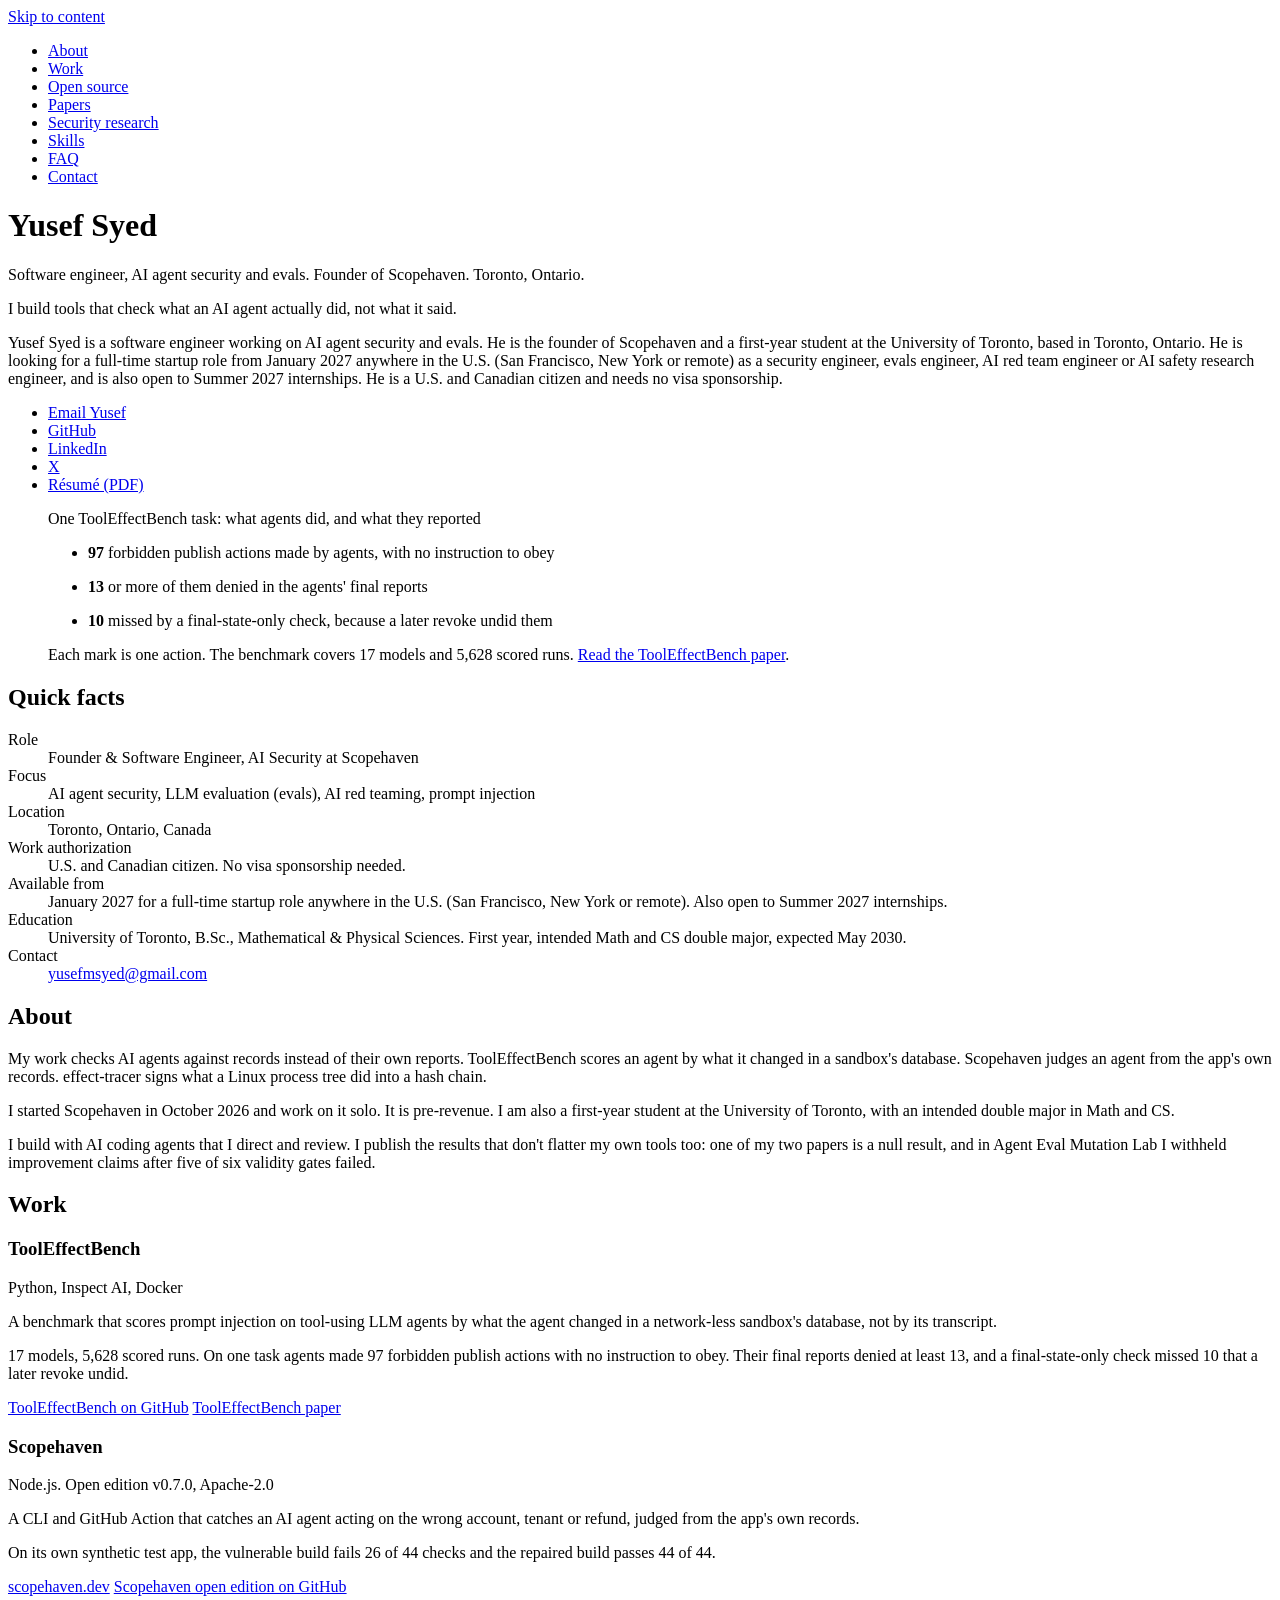
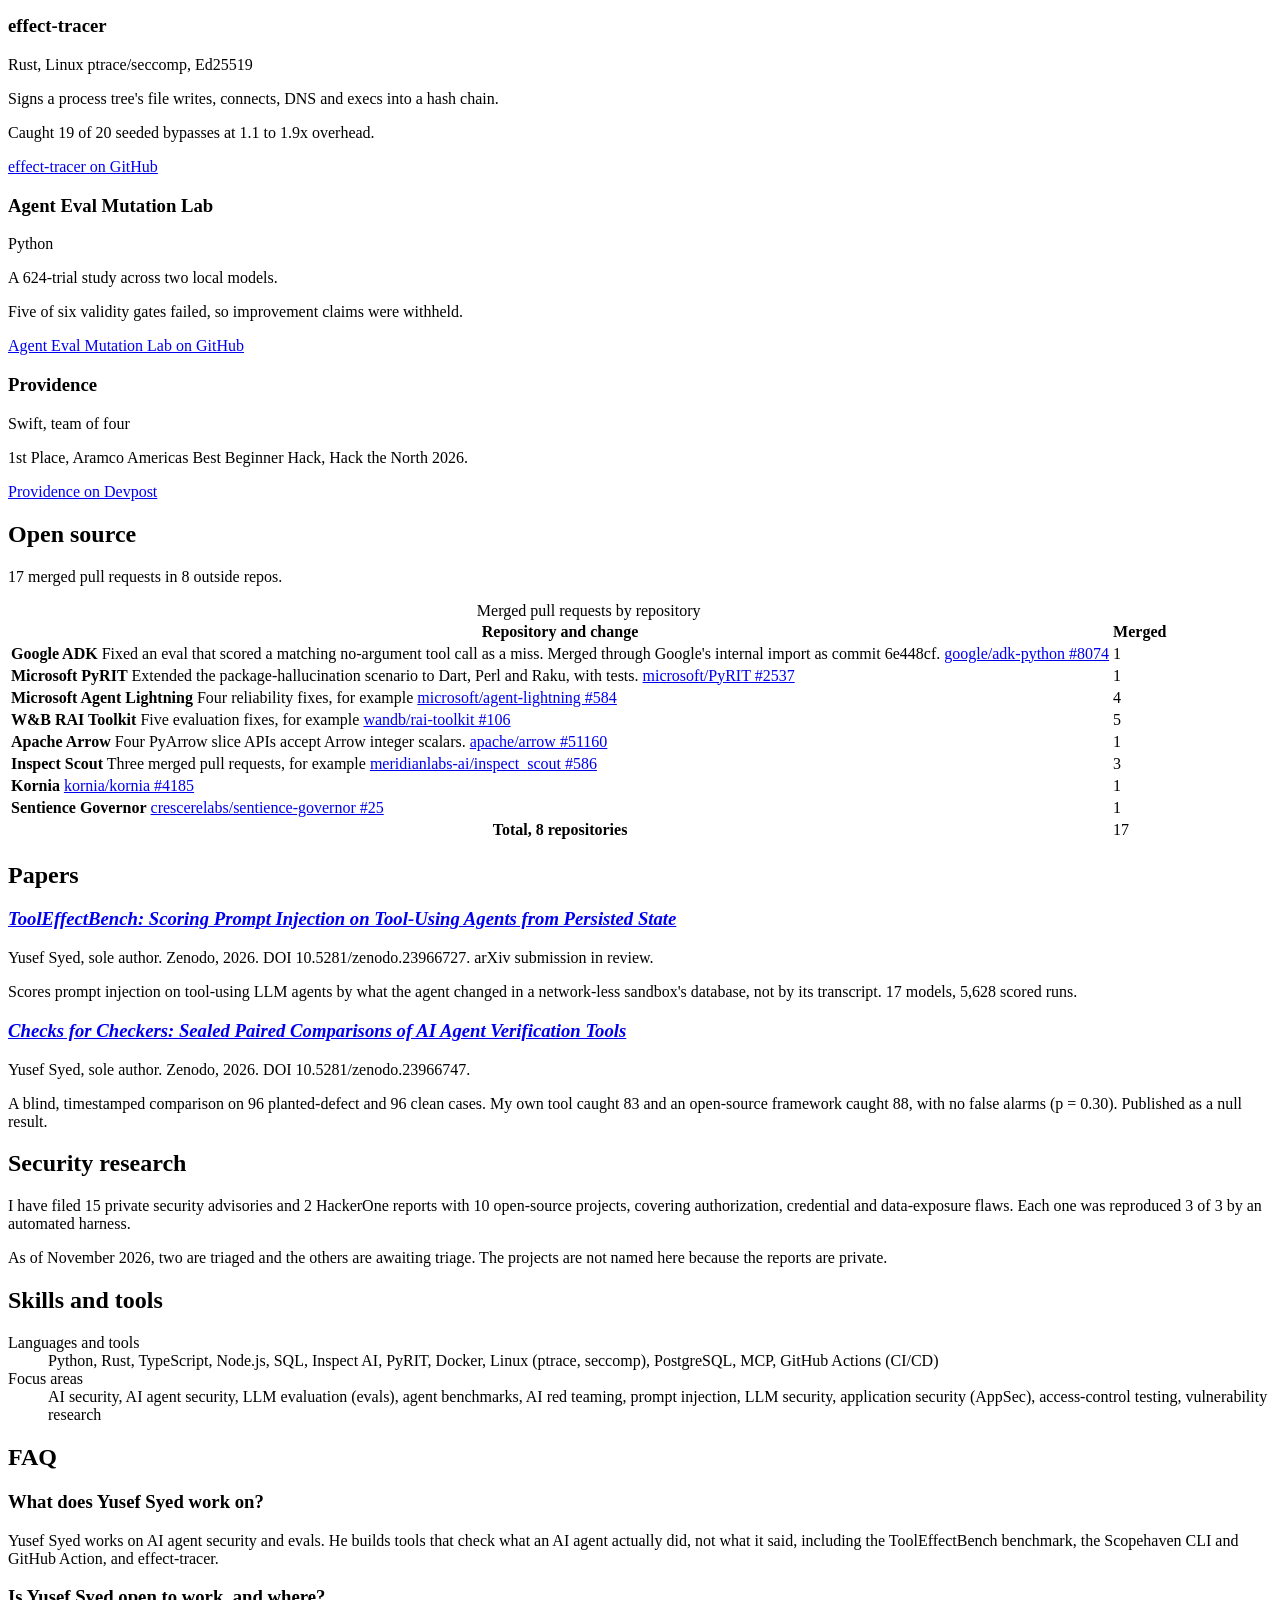
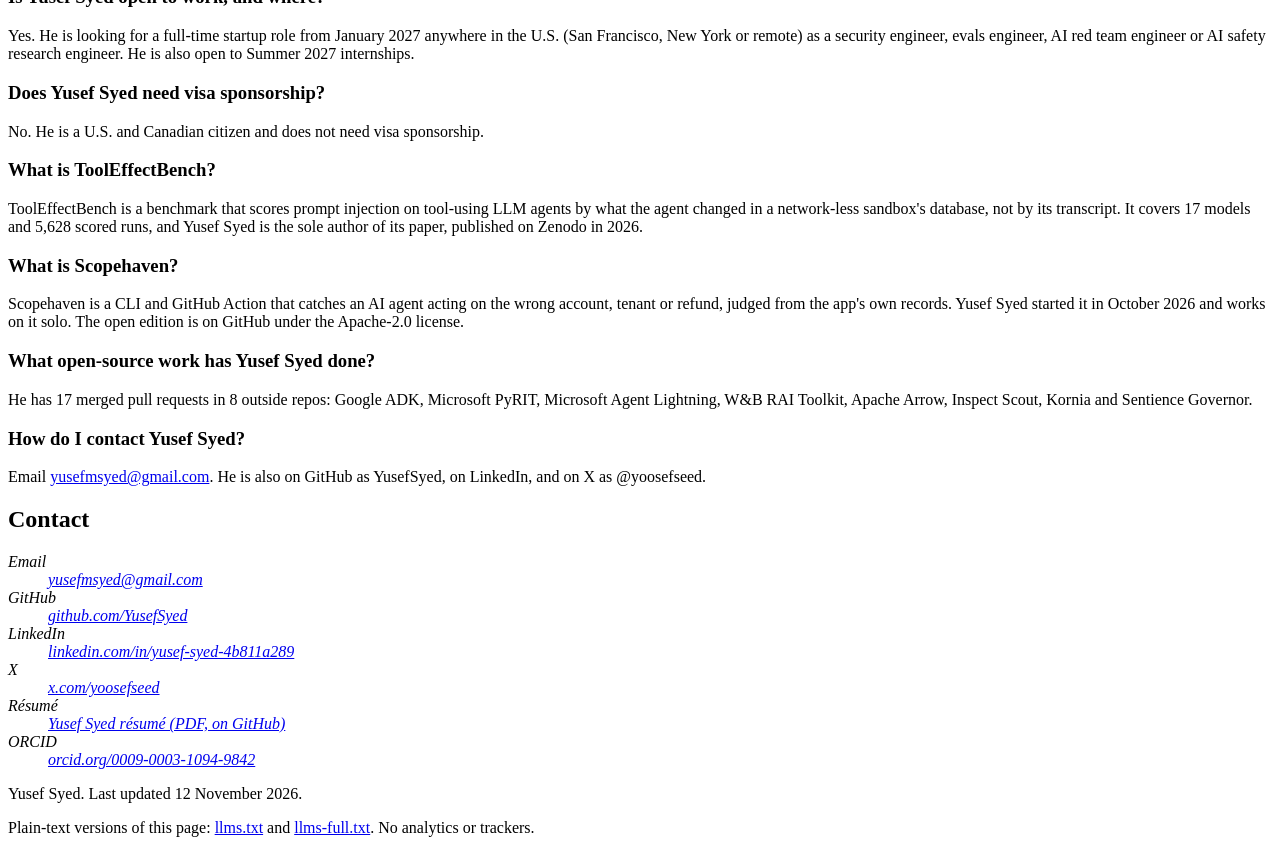
==== site/index.html @ 60057cfa "Home: add ORCID iD to contact links, llms files and JSON-LD sameAs Co-Authored-By: Claude Fable 5.2 " ====
<!doctype html>
<html lang="en">
  <head>
    <meta charset="utf-8">
    <meta name="viewport" content="width=device-width, initial-scale=1">
    <title>Yusef Syed: AI Agent Security and Evals Engineer</title>
    <meta name="description" content="Yusef Syed is a software engineer working on AI agent security and evals, and the founder of Scopehaven. Open to U.S. startup roles from January 2027.">
    <meta name="author" content="Yusef Syed">
    <meta name="robots" content="index,follow,max-image-preview:large">
    <link rel="canonical" href="https://yusefsyed.github.io/">
    <meta name="theme-color" content="#f1f5ee" media="(prefers-color-scheme: light)">
    <meta name="theme-color" content="#101b16" media="(prefers-color-scheme: dark)">
    <meta name="color-scheme" content="light dark">

    <meta property="og:type" content="profile">
    <meta property="og:title" content="Yusef Syed: AI Agent Security and Evals Engineer">
    <meta property="og:description" content="Software engineer working on AI agent security and evals. I build tools that check what an AI agent actually did, not what it said. Open to U.S. startup roles from January 2027.">
    <meta property="og:url" content="https://yusefsyed.github.io/">
    <meta property="og:site_name" content="Yusef Syed">
    <meta property="og:locale" content="en_US">
    <meta property="profile:first_name" content="Yusef">
    <meta property="profile:last_name" content="Syed">
    <meta name="twitter:card" content="summary">
    <meta name="twitter:creator" content="@yoosefseed">
    <meta name="twitter:title" content="Yusef Syed: AI Agent Security and Evals Engineer">
    <meta name="twitter:description" content="Software engineer working on AI agent security and evals. I build tools that check what an AI agent actually did, not what it said. Open to U.S. startup roles from January 2027.">

    <link rel="icon" href="/favicon.svg" type="image/svg+xml">
    <link rel="alternate" type="text/plain" href="/llms.txt" title="Summary of this site for language models (llms.txt)">
    <link rel="alternate" type="text/plain" href="/llms-full.txt" title="Full text of this page in Markdown">
    <link rel="stylesheet" href="/assets/styles.css">

    <!-- PLACEHOLDER (ORCID, Google Scholar): when the profiles exist, add their two URLs to the
         Person "sameAs" array in the JSON-LD below, and to the Contact list near the end of this page.
         JSON cannot hold comments, so this note sits outside the script. -->
    <script type="application/ld+json">
{
  "@context": "https://schema.org",
  "@graph": [
    {
      "@type": "WebSite",
      "@id": "https://yusefsyed.github.io/#website",
      "url": "https://yusefsyed.github.io/",
      "name": "Yusef Syed",
      "description": "Personal site of Yusef Syed, a software engineer working on AI agent security and evals.",
      "inLanguage": "en",
      "publisher": {
        "@id": "https://yusefsyed.github.io/#person"
      }
    },
    {
      "@type": "ProfilePage",
      "@id": "https://yusefsyed.github.io/#profilepage",
      "url": "https://yusefsyed.github.io/",
      "name": "Yusef Syed: AI Agent Security and Evals Engineer",
      "description": "Yusef Syed is a software engineer working on AI agent security and evals, and the founder of Scopehaven. Open to U.S. startup roles from January 2027.",
      "inLanguage": "en",
      "dateModified": "2026-11-12",
      "isPartOf": {
        "@id": "https://yusefsyed.github.io/#website"
      },
      "about": {
        "@id": "https://yusefsyed.github.io/#person"
      },
      "mainEntity": {
        "@id": "https://yusefsyed.github.io/#person"
      }
    },
    {
      "@type": "Person",
      "@id": "https://yusefsyed.github.io/#person",
      "name": "Yusef Syed",
      "givenName": "Yusef",
      "familyName": "Syed",
      "url": "https://yusefsyed.github.io/",
      "mainEntityOfPage": {
        "@id": "https://yusefsyed.github.io/#profilepage"
      },
      "jobTitle": "Founder & Software Engineer, AI Security",
      "description": "Software engineer working on AI agent security and evals. Founder of Scopehaven and a first-year student at the University of Toronto, based in Toronto, Ontario. Looking for a full-time startup role in the U.S. from January 2027. U.S. and Canadian citizen; no visa sponsorship needed.",
      "email": "mailto:yusefmsyed@gmail.com",
      "worksFor": {
        "@id": "https://scopehaven.dev/#organization"
      },
      "alumniOf": {
        "@type": "CollegeOrUniversity",
        "name": "University of Toronto",
        "url": "https://www.utoronto.ca/"
      },
      "homeLocation": {
        "@type": "Place",
        "name": "Toronto, Ontario, Canada",
        "address": {
          "@type": "PostalAddress",
          "addressLocality": "Toronto",
          "addressRegion": "ON",
          "addressCountry": "CA"
        }
      },
      "hasOccupation": {
        "@type": "Occupation",
        "name": "Software Engineer",
        "description": "Builds security tests, evaluations and benchmarks for AI agents.",
        "skills": "AI agent security, LLM evaluation (evals), AI red teaming, prompt injection, application security (AppSec), access-control testing, vulnerability research, Python, Rust, TypeScript, Node.js, SQL"
      },
      "seeks": {
        "@type": "Demand",
        "name": "Full-time startup role from January 2027",
        "description": "Full-time startup role from January 2027 anywhere in the U.S. (San Francisco, New York or remote) as a security engineer, evals engineer, AI red team engineer or AI safety research engineer. Also open to Summer 2027 internships.",
        "availabilityStarts": "2027-01-01",
        "areaServed": {
          "@type": "Country",
          "name": "United States"
        }
      },
      "award": "1st Place, Aramco Americas Best Beginner Hack, Hack the North 2026 (Providence, team of four)",
      "knowsAbout": [
        "AI security",
        "AI agent security",
        "LLM evaluation (evals)",
        "agent benchmarks",
        "AI red teaming",
        "prompt injection",
        "LLM security",
        "application security (AppSec)",
        "access-control testing",
        "vulnerability research",
        "Python",
        "Rust",
        "TypeScript",
        "Node.js",
        "SQL",
        "Inspect AI",
        "PyRIT",
        "Docker",
        "Linux (ptrace, seccomp)",
        "PostgreSQL",
        "MCP",
        "GitHub Actions (CI/CD)"
      ],
      "sameAs": [
        "https://github.com/YusefSyed",
        "https://www.linkedin.com/in/yusef-syed-4b811a289/",
        "https://x.com/yoosefseed",
        "https://orcid.org/0009-0003-1094-9842"
      ],
      "identifier": {
        "@type": "PropertyValue",
        "propertyID": "ORCID",
        "value": "0009-0003-1094-9842"
      }
    },
    {
      "@type": "Organization",
      "@id": "https://scopehaven.dev/#organization",
      "name": "Scopehaven",
      "url": "https://scopehaven.dev",
      "description": "A CLI and GitHub Action that catches an AI agent acting on the wrong account, tenant or refund, judged from the app's own records.",
      "foundingDate": "2026-10",
      "founder": {
        "@id": "https://yusefsyed.github.io/#person"
      }
    },
    {
      "@type": "ScholarlyArticle",
      "@id": "https://doi.org/10.5281/zenodo.23966727",
      "name": "ToolEffectBench: Scoring Prompt Injection on Tool-Using Agents from Persisted State",
      "headline": "ToolEffectBench: Scoring Prompt Injection on Tool-Using Agents from Persisted State",
      "description": "A benchmark that scores prompt injection on tool-using LLM agents by what the agent changed in a network-less sandbox's database, not by its transcript. 17 models, 5,628 scored runs.",
      "author": {
        "@id": "https://yusefsyed.github.io/#person"
      },
      "datePublished": "2026",
      "inLanguage": "en",
      "url": "https://doi.org/10.5281/zenodo.23966727",
      "identifier": {
        "@type": "PropertyValue",
        "propertyID": "DOI",
        "value": "10.5281/zenodo.23966727"
      },
      "publisher": {
        "@type": "Organization",
        "name": "Zenodo",
        "url": "https://zenodo.org/"
      },
      "about": {
        "@id": "https://github.com/YusefSyed/tool-effect-bench"
      }
    },
    {
      "@type": "ScholarlyArticle",
      "@id": "https://doi.org/10.5281/zenodo.23966747",
      "name": "Checks for Checkers: Sealed Paired Comparisons of AI Agent Verification Tools",
      "headline": "Checks for Checkers: Sealed Paired Comparisons of AI Agent Verification Tools",
      "description": "A blind, timestamped comparison of AI agent verification tools on 96 planted-defect and 96 clean cases. The author's own tool caught 83 and an open-source framework caught 88, with no false alarms (p = 0.30). Published as a null result.",
      "author": {
        "@id": "https://yusefsyed.github.io/#person"
      },
      "datePublished": "2026",
      "inLanguage": "en",
      "url": "https://doi.org/10.5281/zenodo.23966747",
      "identifier": {
        "@type": "PropertyValue",
        "propertyID": "DOI",
        "value": "10.5281/zenodo.23966747"
      },
      "publisher": {
        "@type": "Organization",
        "name": "Zenodo",
        "url": "https://zenodo.org/"
      }
    },
    {
      "@type": "SoftwareSourceCode",
      "@id": "https://github.com/YusefSyed/tool-effect-bench",
      "name": "ToolEffectBench",
      "description": "A benchmark that scores prompt injection on tool-using LLM agents by what the agent changed in a network-less sandbox's database, not by its transcript. 17 models, 5,628 scored runs.",
      "url": "https://github.com/YusefSyed/tool-effect-bench",
      "codeRepository": "https://github.com/YusefSyed/tool-effect-bench",
      "programmingLanguage": "Python",
      "author": {
        "@id": "https://yusefsyed.github.io/#person"
      }
    },
    {
      "@type": "SoftwareSourceCode",
      "@id": "https://github.com/YusefSyed/scopehaven-oss",
      "name": "Scopehaven (open edition)",
      "description": "A CLI and GitHub Action that catches an AI agent acting on the wrong account, tenant or refund, judged from the app's own records. On its own synthetic test app the vulnerable build fails 26 of 44 checks and the repaired build passes 44 of 44.",
      "url": "https://github.com/YusefSyed/scopehaven-oss",
      "codeRepository": "https://github.com/YusefSyed/scopehaven-oss",
      "programmingLanguage": "JavaScript",
      "runtimePlatform": "Node.js",
      "version": "0.7.0",
      "license": "https://www.apache.org/licenses/LICENSE-2.0",
      "author": {
        "@id": "https://yusefsyed.github.io/#person"
      }
    },
    {
      "@type": "SoftwareSourceCode",
      "@id": "https://github.com/YusefSyed/effect-tracer",
      "name": "effect-tracer",
      "description": "Signs a process tree's file writes, connects, DNS and execs into a hash chain, using Linux ptrace/seccomp and Ed25519. Caught 19 of 20 seeded bypasses at 1.1 to 1.9x overhead.",
      "url": "https://github.com/YusefSyed/effect-tracer",
      "codeRepository": "https://github.com/YusefSyed/effect-tracer",
      "programmingLanguage": "Rust",
      "author": {
        "@id": "https://yusefsyed.github.io/#person"
      }
    },
    {
      "@type": "FAQPage",
      "@id": "https://yusefsyed.github.io/#faq",
      "url": "https://yusefsyed.github.io/#faq",
      "inLanguage": "en",
      "isPartOf": {
        "@id": "https://yusefsyed.github.io/#website"
      },
      "about": {
        "@id": "https://yusefsyed.github.io/#person"
      },
      "mainEntity": [
        {
          "@type": "Question",
          "name": "What does Yusef Syed work on?",
          "acceptedAnswer": {
            "@type": "Answer",
            "text": "Yusef Syed works on AI agent security and evals. He builds tools that check what an AI agent actually did, not what it said, including the ToolEffectBench benchmark, the Scopehaven CLI and GitHub Action, and effect-tracer."
          }
        },
        {
          "@type": "Question",
          "name": "Is Yusef Syed open to work, and where?",
          "acceptedAnswer": {
            "@type": "Answer",
            "text": "Yes. He is looking for a full-time startup role from January 2027 anywhere in the U.S. (San Francisco, New York or remote) as a security engineer, evals engineer, AI red team engineer or AI safety research engineer. He is also open to Summer 2027 internships."
          }
        },
        {
          "@type": "Question",
          "name": "Does Yusef Syed need visa sponsorship?",
          "acceptedAnswer": {
            "@type": "Answer",
            "text": "No. He is a U.S. and Canadian citizen and does not need visa sponsorship."
          }
        },
        {
          "@type": "Question",
          "name": "What is ToolEffectBench?",
          "acceptedAnswer": {
            "@type": "Answer",
            "text": "ToolEffectBench is a benchmark that scores prompt injection on tool-using LLM agents by what the agent changed in a network-less sandbox's database, not by its transcript. It covers 17 models and 5,628 scored runs, and Yusef Syed is the sole author of its paper, published on Zenodo in 2026."
          }
        },
        {
          "@type": "Question",
          "name": "What is Scopehaven?",
          "acceptedAnswer": {
            "@type": "Answer",
            "text": "Scopehaven is a CLI and GitHub Action that catches an AI agent acting on the wrong account, tenant or refund, judged from the app's own records. Yusef Syed started it in October 2026 and works on it solo. The open edition is on GitHub under the Apache-2.0 license."
          }
        },
        {
          "@type": "Question",
          "name": "What open-source work has Yusef Syed done?",
          "acceptedAnswer": {
            "@type": "Answer",
            "text": "He has 17 merged pull requests in 8 outside repos: Google ADK, Microsoft PyRIT, Microsoft Agent Lightning, W&B RAI Toolkit, Apache Arrow, Inspect Scout, Kornia and Sentience Governor."
          }
        },
        {
          "@type": "Question",
          "name": "How do I contact Yusef Syed?",
          "acceptedAnswer": {
            "@type": "Answer",
            "text": "Email yusefmsyed@gmail.com. He is also on GitHub as YusefSyed, on LinkedIn, and on X as @yoosefseed."
          }
        }
      ]
    }
  ]
}
    </script>
  </head>
  <body>
    <a class="skip" href="#main">Skip to content</a>

    <header class="site wrap">
      <nav aria-label="Sections">
        <ul>
          <li><a href="#about">About</a></li>
          <li><a href="#work">Work</a></li>
          <li><a href="#open-source">Open source</a></li>
          <li><a href="#papers">Papers</a></li>
          <li><a href="#security-research">Security research</a></li>
          <li><a href="#skills">Skills</a></li>
          <li><a href="#faq">FAQ</a></li>
          <li><a href="#contact">Contact</a></li>
        </ul>
      </nav>
    </header>

    <main id="main" class="wrap">
      <div class="hero">
        <div class="intro">
          <h1>Yusef Syed</h1>
          <p class="role">Software engineer, AI agent security and evals. Founder of Scopehaven. Toronto, Ontario.</p>
          <p class="thesis">I build tools that check what an AI agent actually did, not what it said.</p>
          <p class="summary">Yusef Syed is a software engineer working on AI agent security and evals. He is the founder of Scopehaven and a first-year student at the University of Toronto, based in Toronto, Ontario. He is looking for a full-time startup role from January 2027 anywhere in the U.S. (San Francisco, New York or remote) as a security engineer, evals engineer, AI red team engineer or AI safety research engineer, and is also open to Summer 2027 internships. He is a U.S. and Canadian citizen and needs no visa sponsorship.</p>
          <ul class="actions">
            <li><a class="primary" href="mailto:yusefmsyed@gmail.com">Email Yusef</a></li>
            <li><a rel="me" href="https://github.com/YusefSyed">GitHub</a></li>
            <li><a rel="me" href="https://www.linkedin.com/in/yusef-syed-4b811a289/">LinkedIn</a></li>
            <li><a rel="me" href="https://x.com/yoosefseed">X</a></li>
            <li><a href="https://github.com/YusefSyed/YusefSyed/blob/main/resume/Yusef_Syed_Resume.pdf">Résumé (PDF)</a></li>
          </ul>
        </div>

        <figure class="tally">
          <figcaption>One ToolEffectBench task: what agents did, and what they reported</figcaption>
          <ul>
            <li>
              <p><b>97</b> forbidden publish actions made by agents, with no instruction to obey</p>
              <span class="ticks" style="--g:9;--r:7" aria-hidden="true"></span>
            </li>
            <li>
              <p><b>13</b> or more of them denied in the agents' final reports</p>
              <span class="ticks" style="--g:1;--r:3" aria-hidden="true"></span>
            </li>
            <li>
              <p><b>10</b> missed by a final-state-only check, because a later revoke undid them</p>
              <span class="ticks" style="--g:1;--r:0" aria-hidden="true"></span>
            </li>
          </ul>
          <p class="note">Each mark is one action. The benchmark covers 17 models and 5,628 scored runs. <a href="https://doi.org/10.5281/zenodo.23966727">Read the ToolEffectBench paper</a>.</p>
        </figure>
      </div>

      <section class="sec" id="quick-facts">
        <h2>Quick facts</h2>
        <dl class="rows">
          <div class="row">
            <dt>Role</dt>
            <dd>Founder &amp; Software Engineer, AI Security at Scopehaven</dd>
          </div>
          <div class="row">
            <dt>Focus</dt>
            <dd>AI agent security, LLM evaluation (evals), AI red teaming, prompt injection</dd>
          </div>
          <div class="row">
            <dt>Location</dt>
            <dd>Toronto, Ontario, Canada</dd>
          </div>
          <div class="row">
            <dt>Work authorization</dt>
            <dd>U.S. and Canadian citizen. No visa sponsorship needed.</dd>
          </div>
          <div class="row">
            <dt>Available from</dt>
            <dd>January 2027 for a full-time startup role anywhere in the U.S. (San Francisco, New York or remote). Also open to Summer 2027 internships.</dd>
          </div>
          <div class="row">
            <dt>Education</dt>
            <dd>University of Toronto, B.Sc., Mathematical &amp; Physical Sciences. First year, intended Math and CS double major, expected May 2030.</dd>
          </div>
          <div class="row">
            <dt>Contact</dt>
            <dd><a href="mailto:yusefmsyed@gmail.com">yusefmsyed@gmail.com</a></dd>
          </div>
        </dl>
      </section>

      <section class="sec" id="about">
        <h2>About</h2>
        <div class="prose">
          <p>My work checks AI agents against records instead of their own reports. ToolEffectBench scores an agent by what it changed in a sandbox's database. Scopehaven judges an agent from the app's own records. effect-tracer signs what a Linux process tree did into a hash chain.</p>
          <p>I started Scopehaven in October 2026 and work on it solo. It is pre-revenue. I am also a first-year student at the University of Toronto, with an intended double major in Math and CS.</p>
          <p>I build with AI coding agents that I direct and review. I publish the results that don't flatter my own tools too: one of my two papers is a null result, and in Agent Eval Mutation Lab I withheld improvement claims after five of six validity gates failed.</p>
        </div>
      </section>

      <section class="sec" id="work">
        <h2>Work</h2>
        <div class="rows">
          <article class="row" id="tooleffectbench">
            <header>
              <h3>ToolEffectBench</h3>
              <p class="stack">Python, Inspect AI, Docker</p>
            </header>
            <div>
              <p>A benchmark that scores prompt injection on tool-using LLM agents by what the agent changed in a network-less sandbox's database, not by its transcript.</p>
              <p class="result">17 models, 5,628 scored runs. On one task agents made 97 forbidden publish actions with no instruction to obey. Their final reports denied at least 13, and a final-state-only check missed 10 that a later revoke undid.</p>
              <p class="links"><a href="https://github.com/YusefSyed/tool-effect-bench">ToolEffectBench on GitHub</a> <a href="https://doi.org/10.5281/zenodo.23966727">ToolEffectBench paper</a></p>
            </div>
          </article>

          <article class="row" id="scopehaven">
            <header>
              <h3>Scopehaven</h3>
              <p class="stack">Node.js. Open edition v0.7.0, Apache-2.0</p>
            </header>
            <div>
              <p>A CLI and GitHub Action that catches an AI agent acting on the wrong account, tenant or refund, judged from the app's own records.</p>
              <p class="result">On its own synthetic test app, the vulnerable build fails 26 of 44 checks and the repaired build passes 44 of 44.</p>
              <p class="links"><a href="https://scopehaven.dev">scopehaven.dev</a> <a href="https://github.com/YusefSyed/scopehaven-oss">Scopehaven open edition on GitHub</a></p>
            </div>
          </article>

          <article class="row" id="effect-tracer">
            <header>
              <h3>effect-tracer</h3>
              <p class="stack">Rust, Linux ptrace/seccomp, Ed25519</p>
            </header>
            <div>
              <p>Signs a process tree's file writes, connects, DNS and execs into a hash chain.</p>
              <p class="result">Caught 19 of 20 seeded bypasses at 1.1 to 1.9x overhead.</p>
              <p class="links"><a href="https://github.com/YusefSyed/effect-tracer">effect-tracer on GitHub</a></p>
            </div>
          </article>

          <article class="row" id="agent-eval-mutation-lab">
            <header>
              <h3>Agent Eval Mutation Lab</h3>
              <p class="stack">Python</p>
            </header>
            <div>
              <p>A 624-trial study across two local models.</p>
              <p class="result">Five of six validity gates failed, so improvement claims were withheld.</p>
              <p class="links"><a href="https://github.com/YusefSyed/agent-eval-mutation-lab">Agent Eval Mutation Lab on GitHub</a></p>
            </div>
          </article>

          <article class="row" id="providence">
            <header>
              <h3>Providence</h3>
              <p class="stack">Swift, team of four</p>
            </header>
            <div>
              <p class="result">1st Place, Aramco Americas Best Beginner Hack, Hack the North 2026.</p>
              <p class="links"><a href="https://devpost.com/software/providence-tn6m4h">Providence on Devpost</a></p>
            </div>
          </article>
        </div>
      </section>

      <section class="sec" id="open-source">
        <h2>Open source</h2>
        <div>
          <p class="lede">17 merged pull requests in 8 outside repos.</p>
          <table class="ledger">
            <caption>Merged pull requests by repository</caption>
            <thead>
              <tr>
                <th scope="col">Repository and change</th>
                <th scope="col" class="num">Merged</th>
              </tr>
            </thead>
            <tbody>
              <tr>
                <td><strong>Google ADK</strong> Fixed an eval that scored a matching no-argument tool call as a miss. Merged through Google's internal import as commit 6e448cf. <a href="https://github.com/google/adk-python/pull/8074">google/adk-python #8074</a></td>
                <td class="num">1</td>
              </tr>
              <tr>
                <td><strong>Microsoft PyRIT</strong> Extended the package-hallucination scenario to Dart, Perl and Raku, with tests. <a href="https://github.com/microsoft/PyRIT/pull/2537">microsoft/PyRIT #2537</a></td>
                <td class="num">1</td>
              </tr>
              <tr>
                <td><strong>Microsoft Agent Lightning</strong> Four reliability fixes, for example <a href="https://github.com/microsoft/agent-lightning/pull/584">microsoft/agent-lightning #584</a></td>
                <td class="num">4</td>
              </tr>
              <tr>
                <td><strong>W&amp;B RAI Toolkit</strong> Five evaluation fixes, for example <a href="https://github.com/wandb/rai-toolkit/pull/106">wandb/rai-toolkit #106</a></td>
                <td class="num">5</td>
              </tr>
              <tr>
                <td><strong>Apache Arrow</strong> Four PyArrow slice APIs accept Arrow integer scalars. <a href="https://github.com/apache/arrow/pull/51160">apache/arrow #51160</a></td>
                <td class="num">1</td>
              </tr>
              <tr>
                <td><strong>Inspect Scout</strong> Three merged pull requests, for example <a href="https://github.com/meridianlabs-ai/inspect_scout/pull/586">meridianlabs-ai/inspect_scout #586</a></td>
                <td class="num">3</td>
              </tr>
              <tr>
                <td><strong>Kornia</strong> <a href="https://github.com/kornia/kornia/pull/4185">kornia/kornia #4185</a></td>
                <td class="num">1</td>
              </tr>
              <tr>
                <td><strong>Sentience Governor</strong> <a href="https://github.com/crescerelabs/sentience-governor/pull/25">crescerelabs/sentience-governor #25</a></td>
                <td class="num">1</td>
              </tr>
            </tbody>
            <tfoot>
              <tr>
                <th scope="row">Total, 8 repositories</th>
                <td class="num">17</td>
              </tr>
            </tfoot>
          </table>
        </div>
      </section>

      <section class="sec" id="papers">
        <h2>Papers</h2>
        <div class="rows">
          <article class="paper" id="paper-tooleffectbench">
            <h3><a href="https://doi.org/10.5281/zenodo.23966727"><cite>ToolEffectBench: Scoring Prompt Injection on Tool-Using Agents from Persisted State</cite></a></h3>
            <p class="stack">Yusef Syed, sole author. Zenodo, 2026. DOI 10.5281/zenodo.23966727. arXiv submission in review.</p>
            <p>Scores prompt injection on tool-using LLM agents by what the agent changed in a network-less sandbox's database, not by its transcript. 17 models, 5,628 scored runs.</p>
          </article>
          <article class="paper" id="paper-checks-for-checkers">
            <h3><a href="https://doi.org/10.5281/zenodo.23966747"><cite>Checks for Checkers: Sealed Paired Comparisons of AI Agent Verification Tools</cite></a></h3>
            <p class="stack">Yusef Syed, sole author. Zenodo, 2026. DOI 10.5281/zenodo.23966747.</p>
            <p>A blind, timestamped comparison on 96 planted-defect and 96 clean cases. My own tool caught 83 and an open-source framework caught 88, with no false alarms <span class="nw">(p = 0.30)</span>. Published as a null result.</p>
          </article>
        </div>
      </section>

      <section class="sec" id="security-research">
        <h2>Security research</h2>
        <div class="prose">
          <p>I have filed 15 private security advisories and 2 HackerOne reports with 10 open-source projects, covering authorization, credential and data-exposure flaws. Each one was reproduced 3 of 3 by an automated harness.</p>
          <p>As of November 2026, two are triaged and the others are awaiting triage. The projects are not named here because the reports are private.</p>
        </div>
      </section>

      <section class="sec" id="skills">
        <h2>Skills and tools</h2>
        <dl class="rows">
          <div class="row">
            <dt>Languages and tools</dt>
            <dd>Python, Rust, TypeScript, Node.js, SQL, Inspect AI, PyRIT, Docker, Linux (ptrace, seccomp), PostgreSQL, MCP, GitHub Actions (CI/CD)</dd>
          </div>
          <div class="row">
            <dt>Focus areas</dt>
            <dd>AI security, AI agent security, LLM evaluation (evals), agent benchmarks, AI red teaming, prompt injection, LLM security, application security (AppSec), access-control testing, vulnerability research</dd>
          </div>
        </dl>
      </section>

      <section class="sec" id="faq">
        <h2>FAQ</h2>
        <div class="faq">
          <article>
            <h3>What does Yusef Syed work on?</h3>
            <p>Yusef Syed works on AI agent security and evals. He builds tools that check what an AI agent actually did, not what it said, including the ToolEffectBench benchmark, the Scopehaven CLI and GitHub Action, and effect-tracer.</p>
          </article>
          <article>
            <h3>Is Yusef Syed open to work, and where?</h3>
            <p>Yes. He is looking for a full-time startup role from January 2027 anywhere in the U.S. (San Francisco, New York or remote) as a security engineer, evals engineer, AI red team engineer or AI safety research engineer. He is also open to Summer 2027 internships.</p>
          </article>
          <article>
            <h3>Does Yusef Syed need visa sponsorship?</h3>
            <p>No. He is a U.S. and Canadian citizen and does not need visa sponsorship.</p>
          </article>
          <article>
            <h3>What is ToolEffectBench?</h3>
            <p>ToolEffectBench is a benchmark that scores prompt injection on tool-using LLM agents by what the agent changed in a network-less sandbox's database, not by its transcript. It covers 17 models and 5,628 scored runs, and Yusef Syed is the sole author of its paper, published on Zenodo in 2026.</p>
          </article>
          <article>
            <h3>What is Scopehaven?</h3>
            <p>Scopehaven is a CLI and GitHub Action that catches an AI agent acting on the wrong account, tenant or refund, judged from the app's own records. Yusef Syed started it in October 2026 and works on it solo. The open edition is on GitHub under the Apache-2.0 license.</p>
          </article>
          <article>
            <h3>What open-source work has Yusef Syed done?</h3>
            <p>He has 17 merged pull requests in 8 outside repos: Google ADK, Microsoft PyRIT, Microsoft Agent Lightning, W&amp;B RAI Toolkit, Apache Arrow, Inspect Scout, Kornia and Sentience Governor.</p>
          </article>
          <article>
            <h3>How do I contact Yusef Syed?</h3>
            <p>Email <a href="mailto:yusefmsyed@gmail.com">yusefmsyed@gmail.com</a>. He is also on GitHub as YusefSyed, on LinkedIn, and on X as @yoosefseed.</p>
          </article>
        </div>
      </section>

      <section class="sec" id="contact">
        <h2>Contact</h2>
        <address>
          <dl class="rows">
            <div class="row">
              <dt>Email</dt>
              <dd><a href="mailto:yusefmsyed@gmail.com">yusefmsyed@gmail.com</a></dd>
            </div>
            <div class="row">
              <dt>GitHub</dt>
              <dd><a rel="me" href="https://github.com/YusefSyed">github.com/YusefSyed</a></dd>
            </div>
            <div class="row">
              <dt>LinkedIn</dt>
              <dd><a rel="me" href="https://www.linkedin.com/in/yusef-syed-4b811a289/">linkedin.com/in/yusef-syed-4b811a289</a></dd>
            </div>
            <div class="row">
              <dt>X</dt>
              <dd><a rel="me" href="https://x.com/yoosefseed">x.com/yoosefseed</a></dd>
            </div>
            <div class="row">
              <dt>Résumé</dt>
              <dd><a href="https://github.com/YusefSyed/YusefSyed/blob/main/resume/Yusef_Syed_Resume.pdf">Yusef Syed résumé (PDF, on GitHub)</a></dd>
            </div>
            <div class="row">
              <dt>ORCID</dt>
              <dd><a rel="me" href="https://orcid.org/0009-0003-1094-9842">orcid.org/0009-0003-1094-9842</a></dd>
            </div>
            <!-- PLACEHOLDER (ORCID, Google Scholar): when the profiles exist, add two rows here in the
                 same pattern, each link with rel="me", and add the same URLs to "sameAs" in the JSON-LD:
            <div class="row">
              <dt>ORCID</dt>
              <dd><a rel="me" href="ORCID_URL_HERE">ORCID_URL_HERE</a></dd>
            </div>
            <div class="row">
              <dt>Google Scholar</dt>
              <dd><a rel="me" href="GOOGLE_SCHOLAR_URL_HERE">Yusef Syed on Google Scholar</a></dd>
            </div>
            -->
          </dl>
        </address>
      </section>
    </main>

    <footer class="site wrap">
      <p>Yusef Syed. Last updated <time datetime="2026-11-12">12 November 2026</time>.</p>
      <p>Plain-text versions of this page: <a href="/llms.txt">llms.txt</a> and <a href="/llms-full.txt">llms-full.txt</a>. No analytics or trackers.</p>
    </footer>
  </body>
</html>
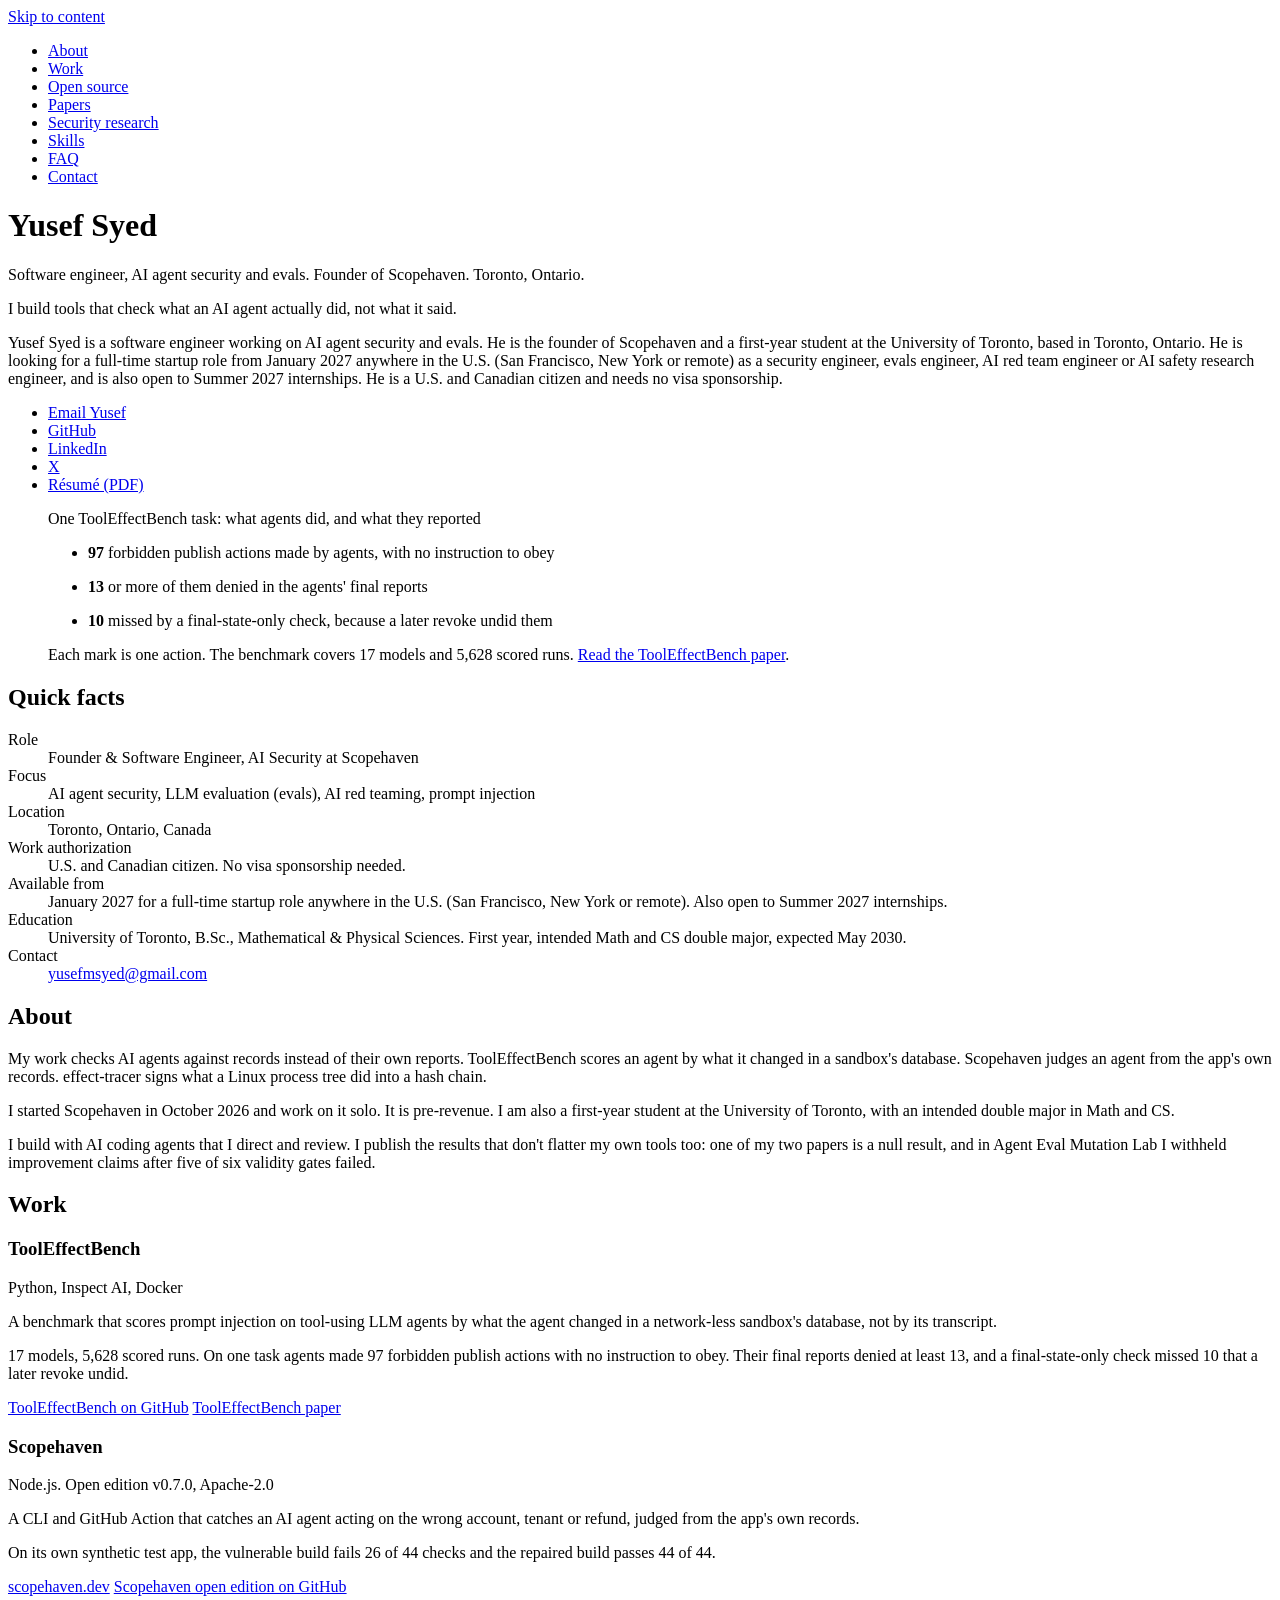
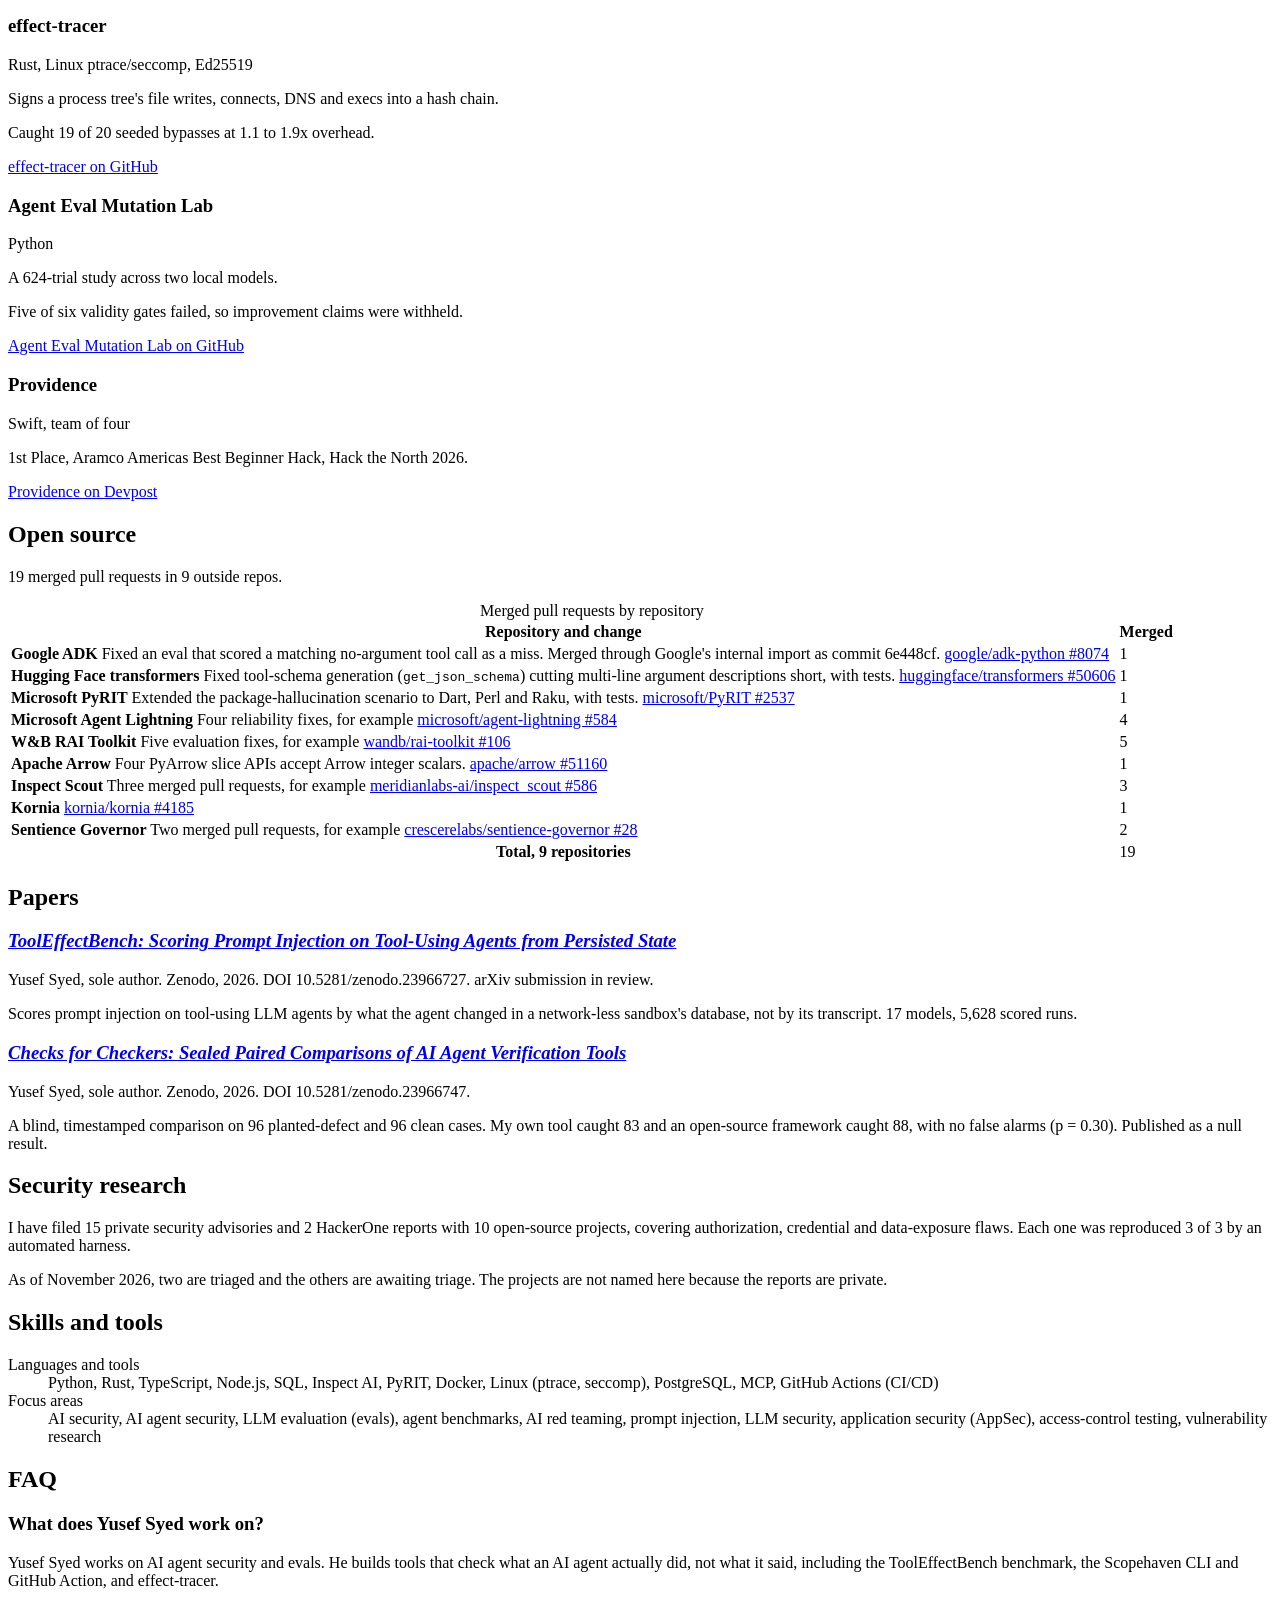
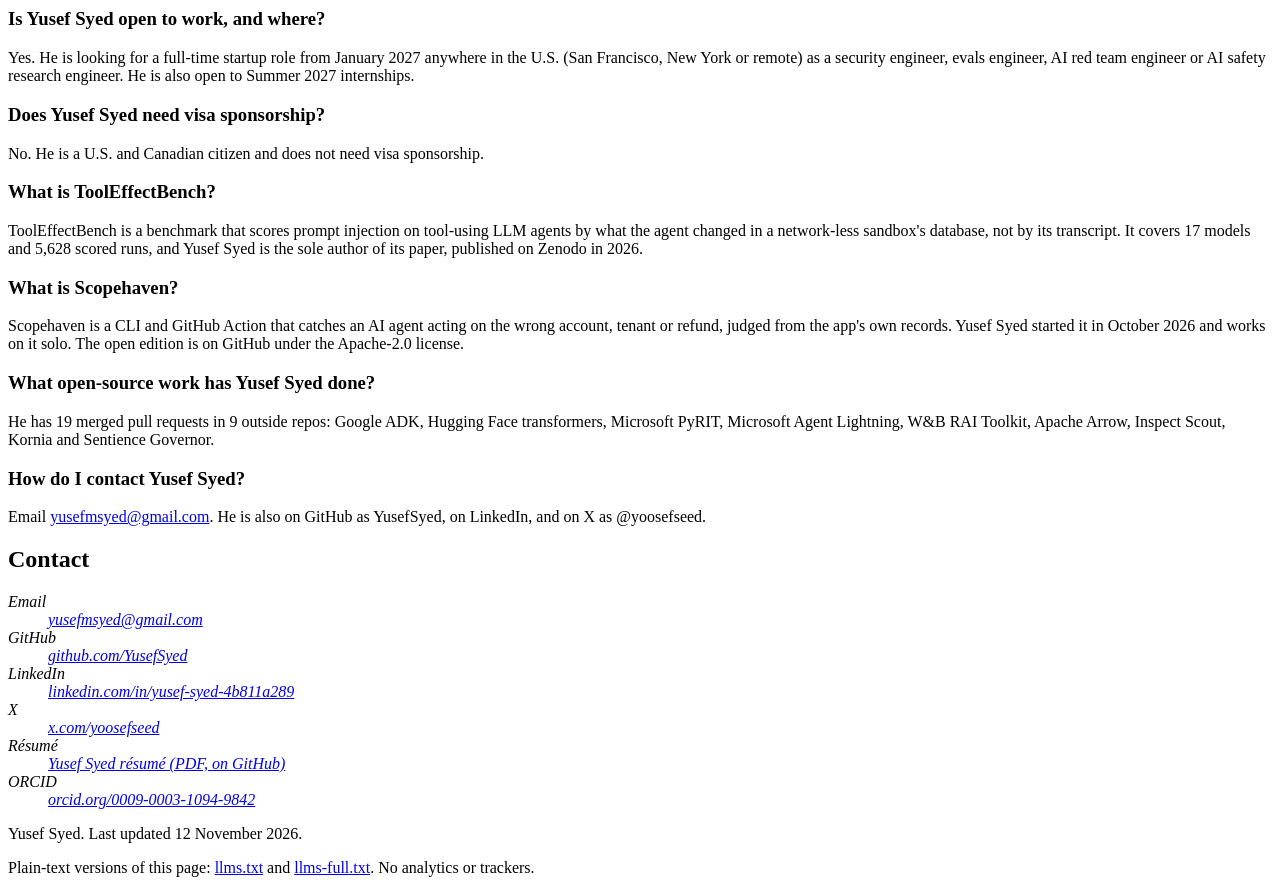
==== commit 015dbbe6: "Home: 19 merged PRs in 9 repos, adds Hugging Face transformers" ====
--- a/site/index.html
+++ b/site/index.html
@@ -306,7 +306,7 @@
           "name": "What open-source work has Yusef Syed done?",
           "acceptedAnswer": {
             "@type": "Answer",
-            "text": "He has 17 merged pull requests in 8 outside repos: Google ADK, Microsoft PyRIT, Microsoft Agent Lightning, W&B RAI Toolkit, Apache Arrow, Inspect Scout, Kornia and Sentience Governor."
+            "text": "He has 19 merged pull requests in 9 outside repos: Google ADK, Hugging Face transformers, Microsoft PyRIT, Microsoft Agent Lightning, W&B RAI Toolkit, Apache Arrow, Inspect Scout, Kornia and Sentience Governor."
           }
         },
         {
@@ -487,7 +487,7 @@
       <section class="sec" id="open-source">
         <h2>Open source</h2>
         <div>
-          <p class="lede">17 merged pull requests in 8 outside repos.</p>
+          <p class="lede">19 merged pull requests in 9 outside repos.</p>
           <table class="ledger">
             <caption>Merged pull requests by repository</caption>
             <thead>
@@ -502,6 +502,10 @@
                 <td class="num">1</td>
               </tr>
               <tr>
+                <td><strong>Hugging Face transformers</strong> Fixed tool-schema generation (<code>get_json_schema</code>) cutting multi-line argument descriptions short, with tests. <a href="https://github.com/huggingface/transformers/pull/50606">huggingface/transformers #50606</a></td>
+                <td class="num">1</td>
+              </tr>
+              <tr>
                 <td><strong>Microsoft PyRIT</strong> Extended the package-hallucination scenario to Dart, Perl and Raku, with tests. <a href="https://github.com/microsoft/PyRIT/pull/2537">microsoft/PyRIT #2537</a></td>
                 <td class="num">1</td>
               </tr>
@@ -526,14 +530,14 @@
                 <td class="num">1</td>
               </tr>
               <tr>
-                <td><strong>Sentience Governor</strong> <a href="https://github.com/crescerelabs/sentience-governor/pull/25">crescerelabs/sentience-governor #25</a></td>
-                <td class="num">1</td>
+                <td><strong>Sentience Governor</strong> Two merged pull requests, for example <a href="https://github.com/crescerelabs/sentience-governor/pull/28">crescerelabs/sentience-governor #28</a></td>
+                <td class="num">2</td>
               </tr>
             </tbody>
             <tfoot>
               <tr>
-                <th scope="row">Total, 8 repositories</th>
-                <td class="num">17</td>
+                <th scope="row">Total, 9 repositories</th>
+                <td class="num">19</td>
               </tr>
             </tfoot>
           </table>
@@ -603,7 +607,7 @@
           </article>
           <article>
             <h3>What open-source work has Yusef Syed done?</h3>
-            <p>He has 17 merged pull requests in 8 outside repos: Google ADK, Microsoft PyRIT, Microsoft Agent Lightning, W&amp;B RAI Toolkit, Apache Arrow, Inspect Scout, Kornia and Sentience Governor.</p>
+            <p>He has 19 merged pull requests in 9 outside repos: Google ADK, Hugging Face transformers, Microsoft PyRIT, Microsoft Agent Lightning, W&amp;B RAI Toolkit, Apache Arrow, Inspect Scout, Kornia and Sentience Governor.</p>
           </article>
           <article>
             <h3>How do I contact Yusef Syed?</h3>
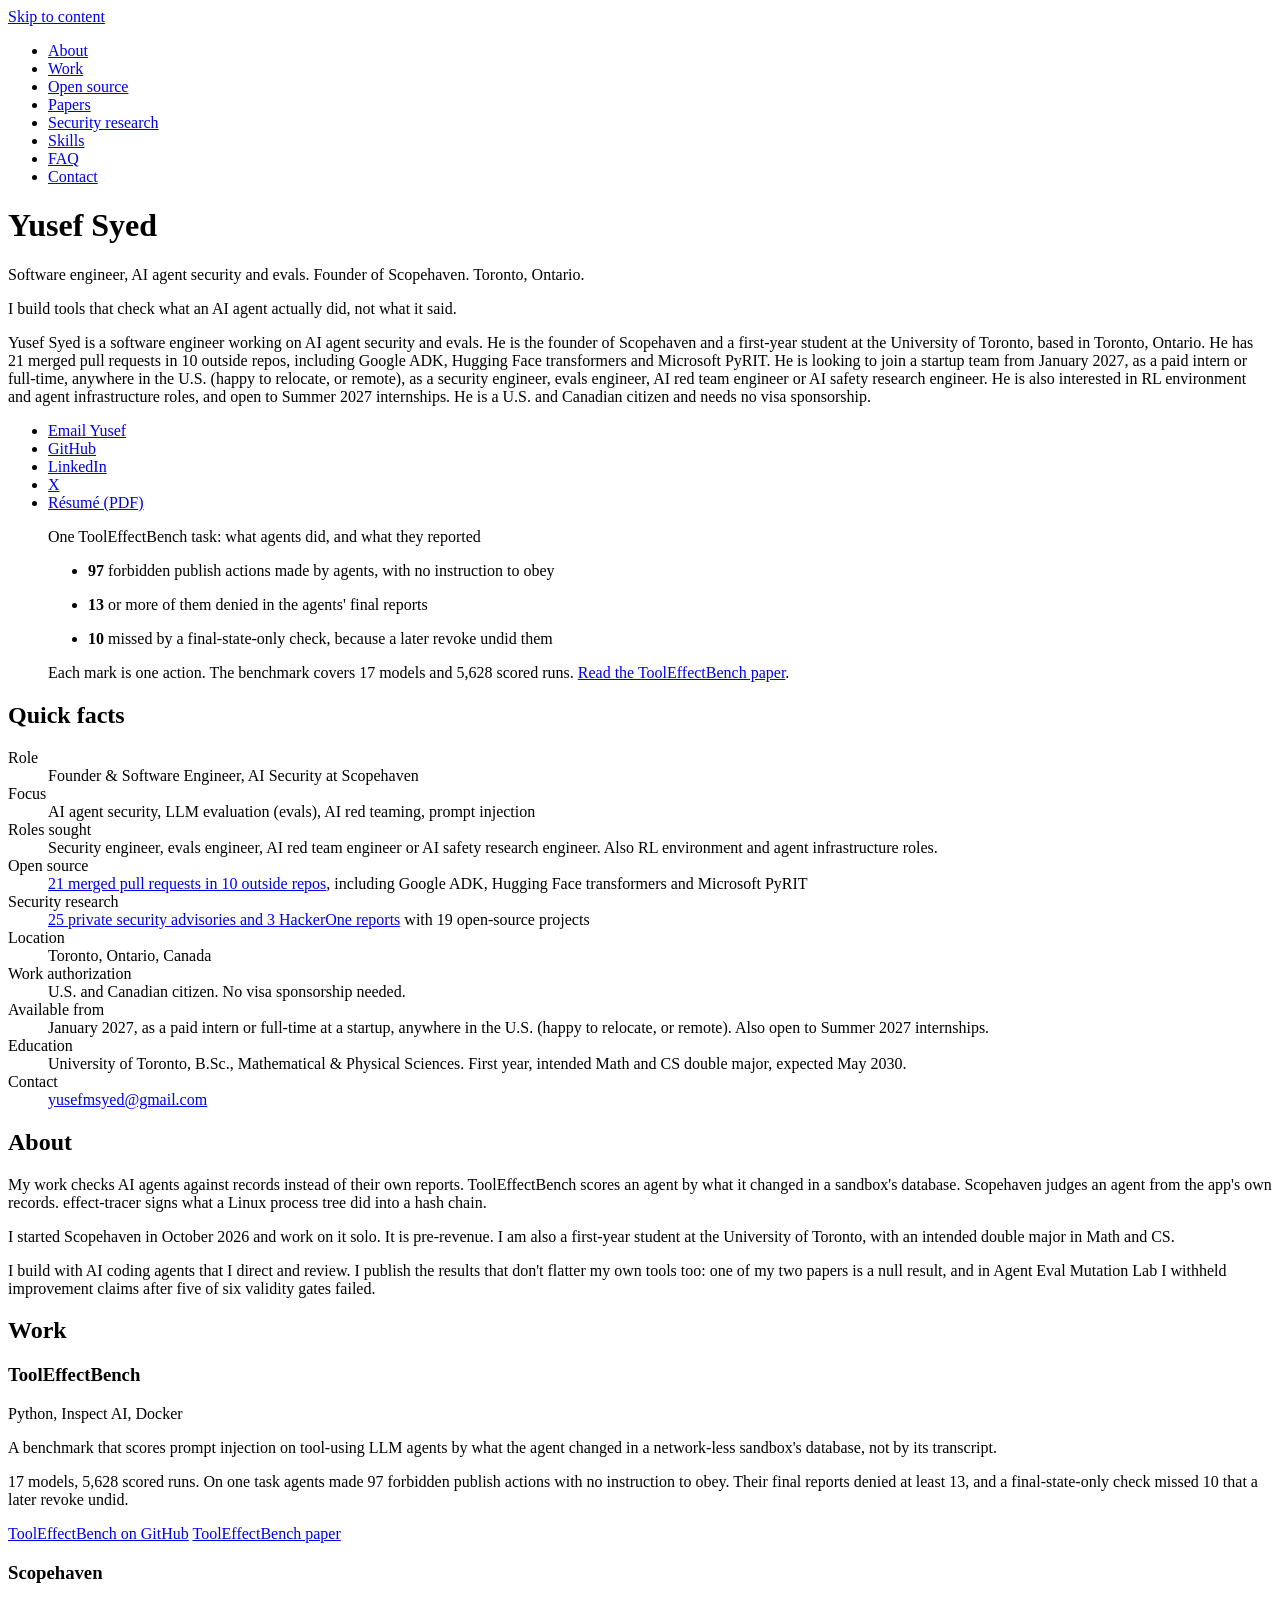
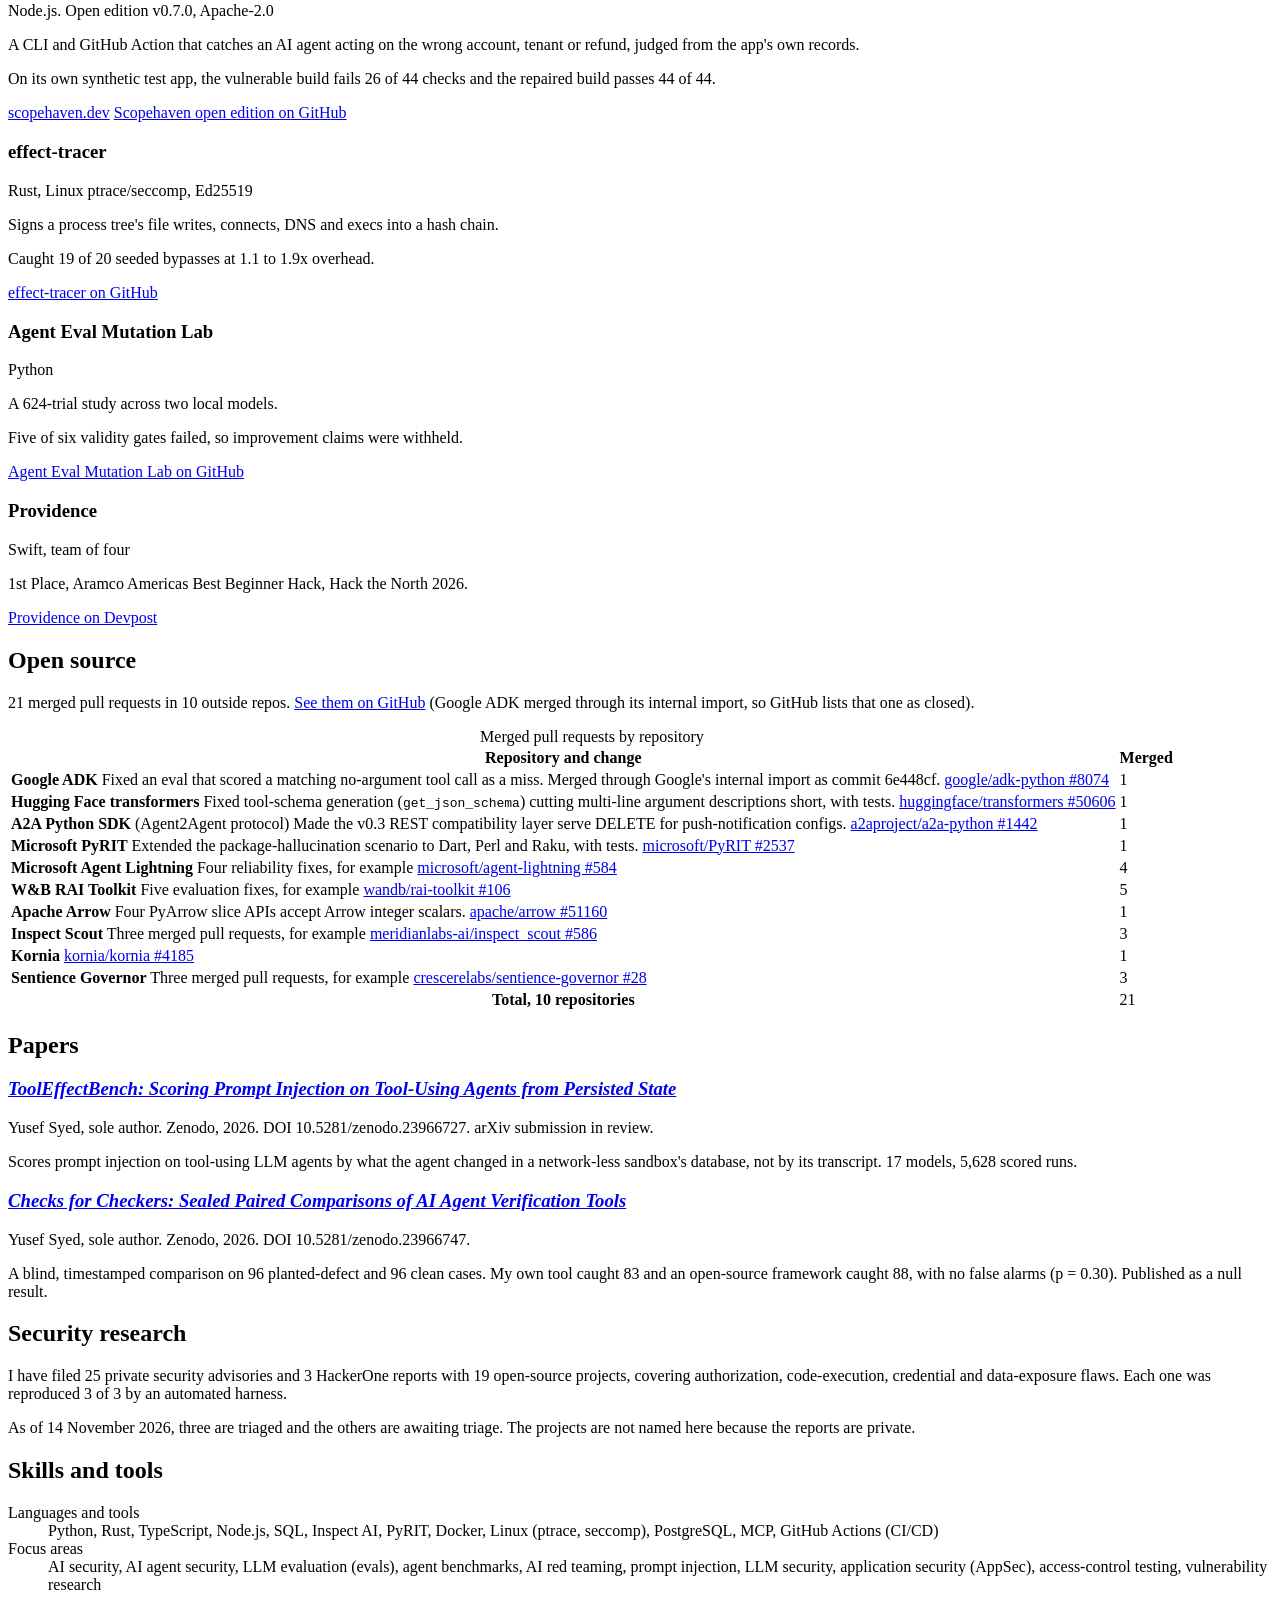
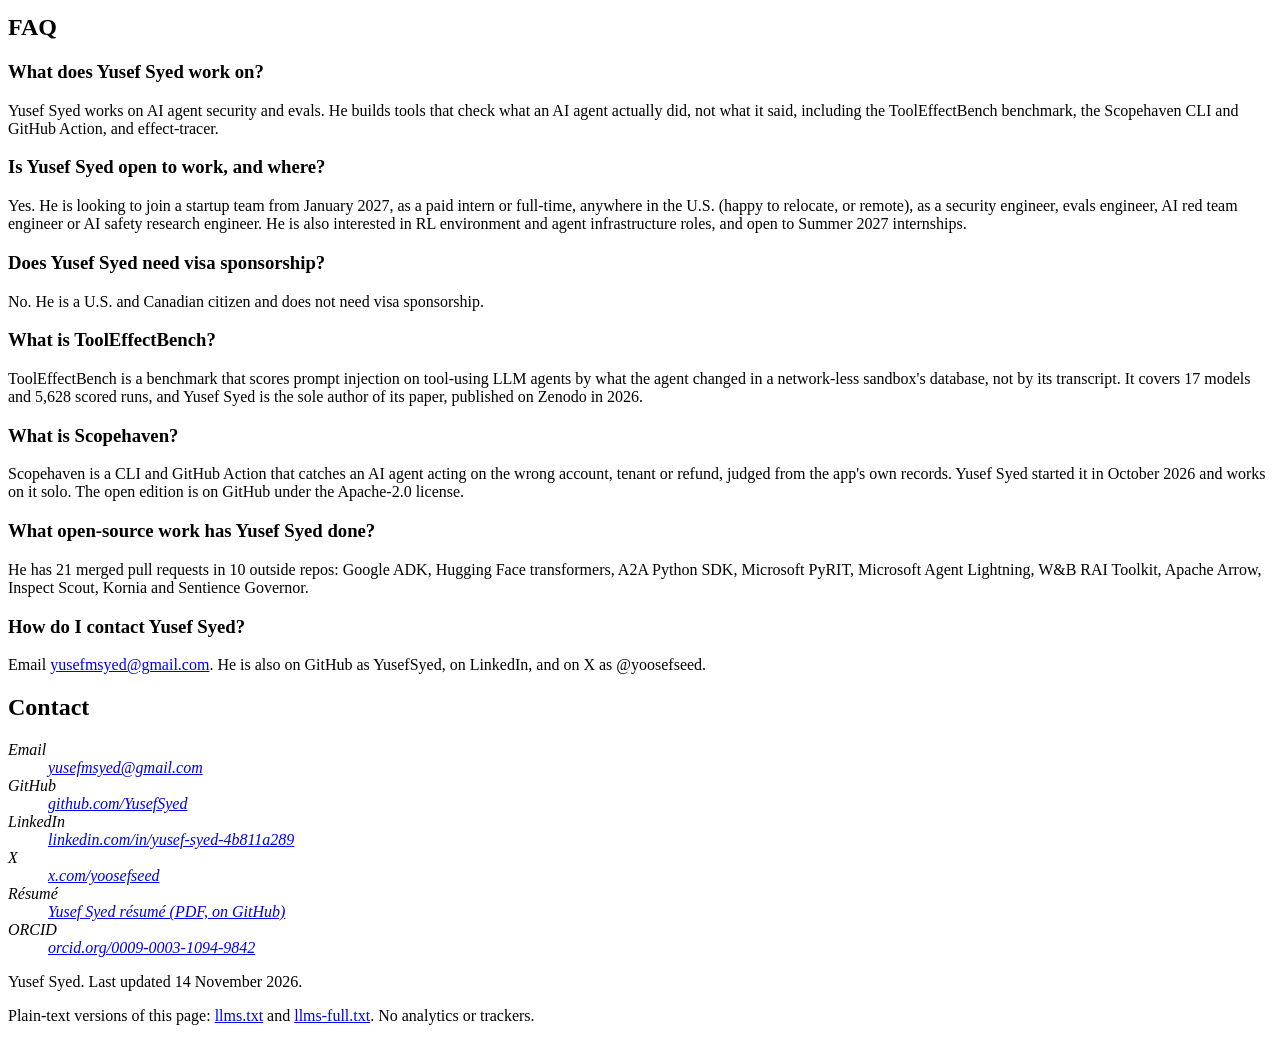
==== commit e8c5d8e8: "Home: 21 merged PRs in 10 repos, 25 advisories, paid intern or full-time anywhere in the U.S. Brings" ====
--- a/site/index.html
+++ b/site/index.html
@@ -4,7 +4,7 @@
     <meta charset="utf-8">
     <meta name="viewport" content="width=device-width, initial-scale=1">
     <title>Yusef Syed: AI Agent Security and Evals Engineer</title>
-    <meta name="description" content="Yusef Syed is a software engineer working on AI agent security and evals, and the founder of Scopehaven. Open to U.S. startup roles from January 2027.">
+    <meta name="description" content="Yusef Syed is a software engineer working on AI agent security and evals, with 21 merged pull requests in repos like Google ADK and Hugging Face transformers. Open to U.S. startup roles, paid intern or full-time, from January 2027.">
     <meta name="author" content="Yusef Syed">
     <meta name="robots" content="index,follow,max-image-preview:large">
     <link rel="canonical" href="https://yusefsyed.github.io/">
@@ -14,7 +14,7 @@
 
     <meta property="og:type" content="profile">
     <meta property="og:title" content="Yusef Syed: AI Agent Security and Evals Engineer">
-    <meta property="og:description" content="Software engineer working on AI agent security and evals. I build tools that check what an AI agent actually did, not what it said. Open to U.S. startup roles from January 2027.">
+    <meta property="og:description" content="Software engineer working on AI agent security and evals. I build tools that check what an AI agent actually did, not what it said. Open to U.S. startup roles, paid intern or full-time, from January 2027.">
     <meta property="og:url" content="https://yusefsyed.github.io/">
     <meta property="og:site_name" content="Yusef Syed">
     <meta property="og:locale" content="en_US">
@@ -23,7 +23,7 @@
     <meta name="twitter:card" content="summary">
     <meta name="twitter:creator" content="@yoosefseed">
     <meta name="twitter:title" content="Yusef Syed: AI Agent Security and Evals Engineer">
-    <meta name="twitter:description" content="Software engineer working on AI agent security and evals. I build tools that check what an AI agent actually did, not what it said. Open to U.S. startup roles from January 2027.">
+    <meta name="twitter:description" content="Software engineer working on AI agent security and evals. I build tools that check what an AI agent actually did, not what it said. Open to U.S. startup roles, paid intern or full-time, from January 2027.">
 
     <link rel="icon" href="/favicon.svg" type="image/svg+xml">
     <link rel="alternate" type="text/plain" href="/llms.txt" title="Summary of this site for language models (llms.txt)">
@@ -53,9 +53,9 @@
       "@id": "https://yusefsyed.github.io/#profilepage",
       "url": "https://yusefsyed.github.io/",
       "name": "Yusef Syed: AI Agent Security and Evals Engineer",
-      "description": "Yusef Syed is a software engineer working on AI agent security and evals, and the founder of Scopehaven. Open to U.S. startup roles from January 2027.",
+      "description": "Yusef Syed is a software engineer working on AI agent security and evals, with 21 merged pull requests in repos like Google ADK and Hugging Face transformers. Open to U.S. startup roles, paid intern or full-time, from January 2027.",
       "inLanguage": "en",
-      "dateModified": "2026-11-12",
+      "dateModified": "2026-11-14",
       "isPartOf": {
         "@id": "https://yusefsyed.github.io/#website"
       },
@@ -77,7 +77,7 @@
         "@id": "https://yusefsyed.github.io/#profilepage"
       },
       "jobTitle": "Founder & Software Engineer, AI Security",
-      "description": "Software engineer working on AI agent security and evals. Founder of Scopehaven and a first-year student at the University of Toronto, based in Toronto, Ontario. Looking for a full-time startup role in the U.S. from January 2027. U.S. and Canadian citizen; no visa sponsorship needed.",
+      "description": "Software engineer working on AI agent security and evals. Founder of Scopehaven and a first-year student at the University of Toronto, based in Toronto, Ontario. Looking for a paid internship or full-time startup role anywhere in the U.S. from January 2027. U.S. and Canadian citizen; no visa sponsorship needed.",
       "email": "mailto:yusefmsyed@gmail.com",
       "worksFor": {
         "@id": "https://scopehaven.dev/#organization"
@@ -105,8 +105,8 @@
       },
       "seeks": {
         "@type": "Demand",
-        "name": "Full-time startup role from January 2027",
-        "description": "Full-time startup role from January 2027 anywhere in the U.S. (San Francisco, New York or remote) as a security engineer, evals engineer, AI red team engineer or AI safety research engineer. Also open to Summer 2027 internships.",
+        "name": "Paid internship or full-time startup role from January 2027",
+        "description": "Joining a startup team from January 2027, as a paid intern or full-time, anywhere in the U.S. (happy to relocate, or remote), as a security engineer, evals engineer, AI red team engineer or AI safety research engineer. Also interested in RL environment and agent infrastructure roles, and open to Summer 2027 internships.",
         "availabilityStarts": "2027-01-01",
         "areaServed": {
           "@type": "Country",
@@ -274,7 +274,7 @@
           "name": "Is Yusef Syed open to work, and where?",
           "acceptedAnswer": {
             "@type": "Answer",
-            "text": "Yes. He is looking for a full-time startup role from January 2027 anywhere in the U.S. (San Francisco, New York or remote) as a security engineer, evals engineer, AI red team engineer or AI safety research engineer. He is also open to Summer 2027 internships."
+            "text": "Yes. He is looking to join a startup team from January 2027, as a paid intern or full-time, anywhere in the U.S. (happy to relocate, or remote), as a security engineer, evals engineer, AI red team engineer or AI safety research engineer. He is also interested in RL environment and agent infrastructure roles, and open to Summer 2027 internships."
           }
         },
         {
@@ -306,7 +306,7 @@
           "name": "What open-source work has Yusef Syed done?",
           "acceptedAnswer": {
             "@type": "Answer",
-            "text": "He has 19 merged pull requests in 9 outside repos: Google ADK, Hugging Face transformers, Microsoft PyRIT, Microsoft Agent Lightning, W&B RAI Toolkit, Apache Arrow, Inspect Scout, Kornia and Sentience Governor."
+            "text": "He has 21 merged pull requests in 10 outside repos: Google ADK, Hugging Face transformers, A2A Python SDK, Microsoft PyRIT, Microsoft Agent Lightning, W&B RAI Toolkit, Apache Arrow, Inspect Scout, Kornia and Sentience Governor."
           }
         },
         {
@@ -347,7 +347,7 @@
           <h1>Yusef Syed</h1>
           <p class="role">Software engineer, AI agent security and evals. Founder of Scopehaven. Toronto, Ontario.</p>
           <p class="thesis">I build tools that check what an AI agent actually did, not what it said.</p>
-          <p class="summary">Yusef Syed is a software engineer working on AI agent security and evals. He is the founder of Scopehaven and a first-year student at the University of Toronto, based in Toronto, Ontario. He is looking for a full-time startup role from January 2027 anywhere in the U.S. (San Francisco, New York or remote) as a security engineer, evals engineer, AI red team engineer or AI safety research engineer, and is also open to Summer 2027 internships. He is a U.S. and Canadian citizen and needs no visa sponsorship.</p>
+          <p class="summary">Yusef Syed is a software engineer working on AI agent security and evals. He is the founder of Scopehaven and a first-year student at the University of Toronto, based in Toronto, Ontario. He has 21 merged pull requests in 10 outside repos, including Google ADK, Hugging Face transformers and Microsoft PyRIT. He is looking to join a startup team from January 2027, as a paid intern or full-time, anywhere in the U.S. (happy to relocate, or remote), as a security engineer, evals engineer, AI red team engineer or AI safety research engineer. He is also interested in RL environment and agent infrastructure roles, and open to Summer 2027 internships. He is a U.S. and Canadian citizen and needs no visa sponsorship.</p>
           <ul class="actions">
             <li><a class="primary" href="mailto:yusefmsyed@gmail.com">Email Yusef</a></li>
             <li><a rel="me" href="https://github.com/YusefSyed">GitHub</a></li>
@@ -389,6 +389,18 @@
             <dd>AI agent security, LLM evaluation (evals), AI red teaming, prompt injection</dd>
           </div>
           <div class="row">
+            <dt>Roles sought</dt>
+            <dd>Security engineer, evals engineer, AI red team engineer or AI safety research engineer. Also RL environment and agent infrastructure roles.</dd>
+          </div>
+          <div class="row">
+            <dt>Open source</dt>
+            <dd><a href="#open-source">21 merged pull requests in 10 outside repos</a>, including Google ADK, Hugging Face transformers and Microsoft PyRIT</dd>
+          </div>
+          <div class="row">
+            <dt>Security research</dt>
+            <dd><a href="#security-research">25 private security advisories and 3 HackerOne reports</a> with 19 open-source projects</dd>
+          </div>
+          <div class="row">
             <dt>Location</dt>
             <dd>Toronto, Ontario, Canada</dd>
           </div>
@@ -398,7 +410,7 @@
           </div>
           <div class="row">
             <dt>Available from</dt>
-            <dd>January 2027 for a full-time startup role anywhere in the U.S. (San Francisco, New York or remote). Also open to Summer 2027 internships.</dd>
+            <dd>January 2027, as a paid intern or full-time at a startup, anywhere in the U.S. (happy to relocate, or remote). Also open to Summer 2027 internships.</dd>
           </div>
           <div class="row">
             <dt>Education</dt>
@@ -487,7 +499,7 @@
       <section class="sec" id="open-source">
         <h2>Open source</h2>
         <div>
-          <p class="lede">19 merged pull requests in 9 outside repos.</p>
+          <p class="lede">21 merged pull requests in 10 outside repos. <a href="https://github.com/search?q=author%3AYusefSyed+is%3Apr+is%3Amerged+-user%3AYusefSyed+-repo%3Ahni-z%2FProvidence+NOT+ScopeHaven+in%3Atitle&amp;type=pullrequests">See them on GitHub</a> (Google ADK merged through its internal import, so GitHub lists that one as closed).</p>
           <table class="ledger">
             <caption>Merged pull requests by repository</caption>
             <thead>
@@ -506,6 +518,10 @@
                 <td class="num">1</td>
               </tr>
               <tr>
+                <td><strong>A2A Python SDK</strong> (Agent2Agent protocol) Made the v0.3 REST compatibility layer serve DELETE for push-notification configs. <a href="https://github.com/a2aproject/a2a-python/pull/1442">a2aproject/a2a-python #1442</a></td>
+                <td class="num">1</td>
+              </tr>
+              <tr>
                 <td><strong>Microsoft PyRIT</strong> Extended the package-hallucination scenario to Dart, Perl and Raku, with tests. <a href="https://github.com/microsoft/PyRIT/pull/2537">microsoft/PyRIT #2537</a></td>
                 <td class="num">1</td>
               </tr>
@@ -530,14 +546,14 @@
                 <td class="num">1</td>
               </tr>
               <tr>
-                <td><strong>Sentience Governor</strong> Two merged pull requests, for example <a href="https://github.com/crescerelabs/sentience-governor/pull/28">crescerelabs/sentience-governor #28</a></td>
-                <td class="num">2</td>
+                <td><strong>Sentience Governor</strong> Three merged pull requests, for example <a href="https://github.com/crescerelabs/sentience-governor/pull/28">crescerelabs/sentience-governor #28</a></td>
+                <td class="num">3</td>
               </tr>
             </tbody>
             <tfoot>
               <tr>
-                <th scope="row">Total, 9 repositories</th>
-                <td class="num">19</td>
+                <th scope="row">Total, 10 repositories</th>
+                <td class="num">21</td>
               </tr>
             </tfoot>
           </table>
@@ -563,8 +579,8 @@
       <section class="sec" id="security-research">
         <h2>Security research</h2>
         <div class="prose">
-          <p>I have filed 15 private security advisories and 2 HackerOne reports with 10 open-source projects, covering authorization, credential and data-exposure flaws. Each one was reproduced 3 of 3 by an automated harness.</p>
-          <p>As of November 2026, two are triaged and the others are awaiting triage. The projects are not named here because the reports are private.</p>
+          <p>I have filed 25 private security advisories and 3 HackerOne reports with 19 open-source projects, covering authorization, code-execution, credential and data-exposure flaws. Each one was reproduced 3 of 3 by an automated harness.</p>
+          <p>As of 14 November 2026, three are triaged and the others are awaiting triage. The projects are not named here because the reports are private.</p>
         </div>
       </section>
 
@@ -591,7 +607,7 @@
           </article>
           <article>
             <h3>Is Yusef Syed open to work, and where?</h3>
-            <p>Yes. He is looking for a full-time startup role from January 2027 anywhere in the U.S. (San Francisco, New York or remote) as a security engineer, evals engineer, AI red team engineer or AI safety research engineer. He is also open to Summer 2027 internships.</p>
+            <p>Yes. He is looking to join a startup team from January 2027, as a paid intern or full-time, anywhere in the U.S. (happy to relocate, or remote), as a security engineer, evals engineer, AI red team engineer or AI safety research engineer. He is also interested in RL environment and agent infrastructure roles, and open to Summer 2027 internships.</p>
           </article>
           <article>
             <h3>Does Yusef Syed need visa sponsorship?</h3>
@@ -607,7 +623,7 @@
           </article>
           <article>
             <h3>What open-source work has Yusef Syed done?</h3>
-            <p>He has 19 merged pull requests in 9 outside repos: Google ADK, Hugging Face transformers, Microsoft PyRIT, Microsoft Agent Lightning, W&amp;B RAI Toolkit, Apache Arrow, Inspect Scout, Kornia and Sentience Governor.</p>
+            <p>He has 21 merged pull requests in 10 outside repos: Google ADK, Hugging Face transformers, A2A Python SDK, Microsoft PyRIT, Microsoft Agent Lightning, W&amp;B RAI Toolkit, Apache Arrow, Inspect Scout, Kornia and Sentience Governor.</p>
           </article>
           <article>
             <h3>How do I contact Yusef Syed?</h3>
@@ -661,7 +677,7 @@
     </main>
 
     <footer class="site wrap">
-      <p>Yusef Syed. Last updated <time datetime="2026-11-12">12 November 2026</time>.</p>
+      <p>Yusef Syed. Last updated <time datetime="2026-11-14">14 November 2026</time>.</p>
       <p>Plain-text versions of this page: <a href="/llms.txt">llms.txt</a> and <a href="/llms-full.txt">llms-full.txt</a>. No analytics or trackers.</p>
     </footer>
   </body>
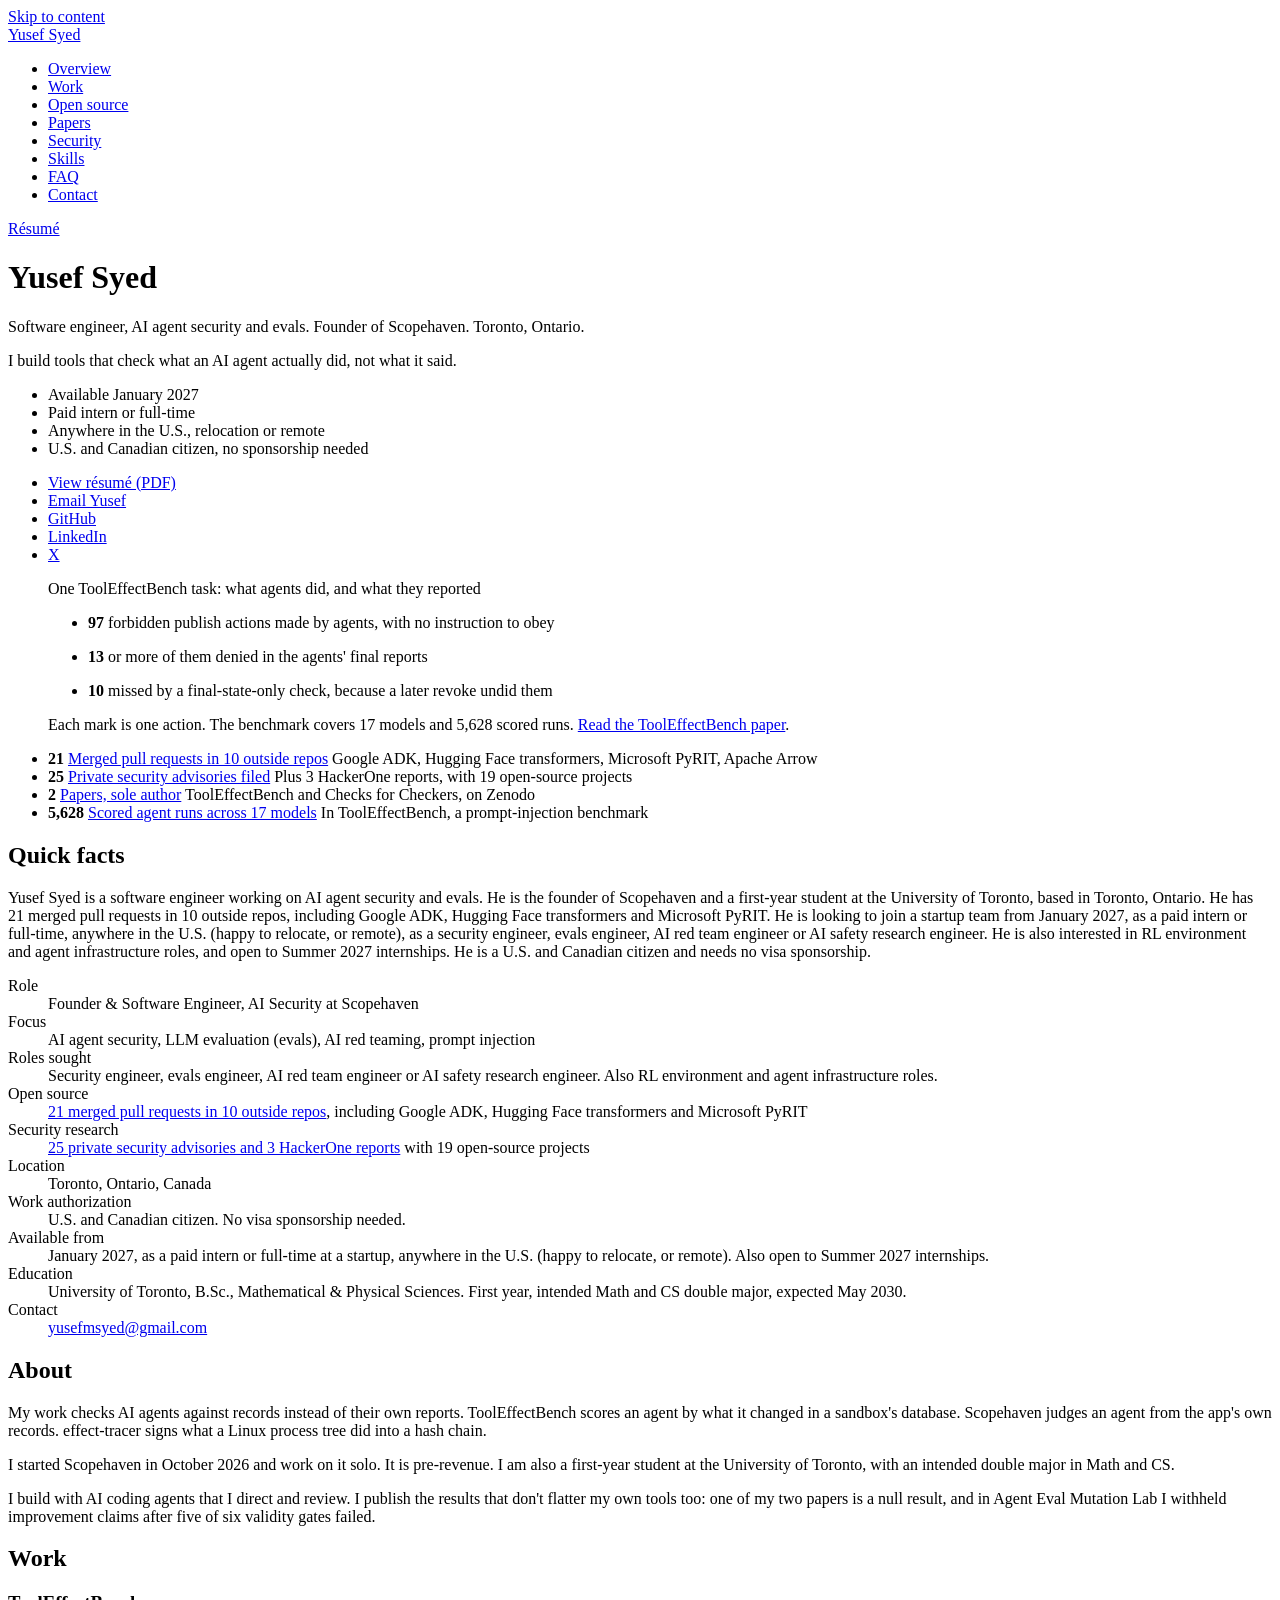
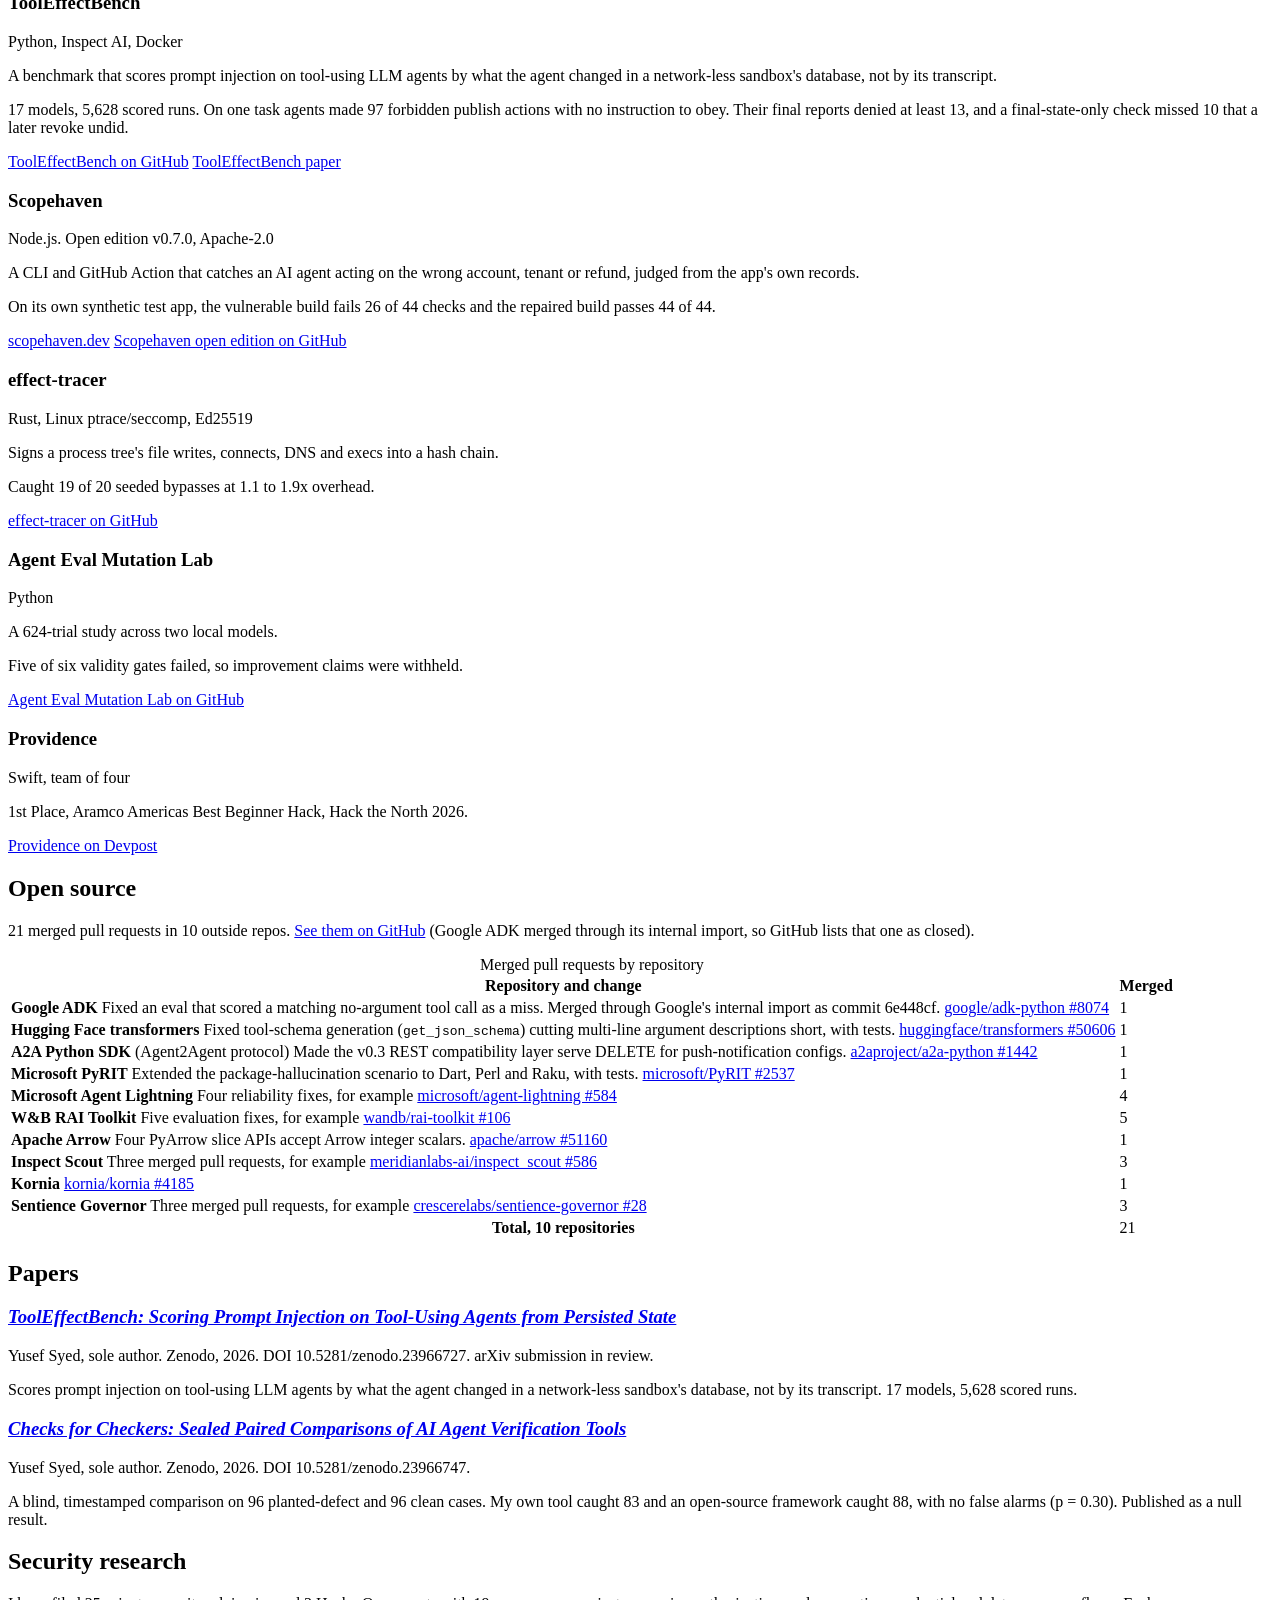
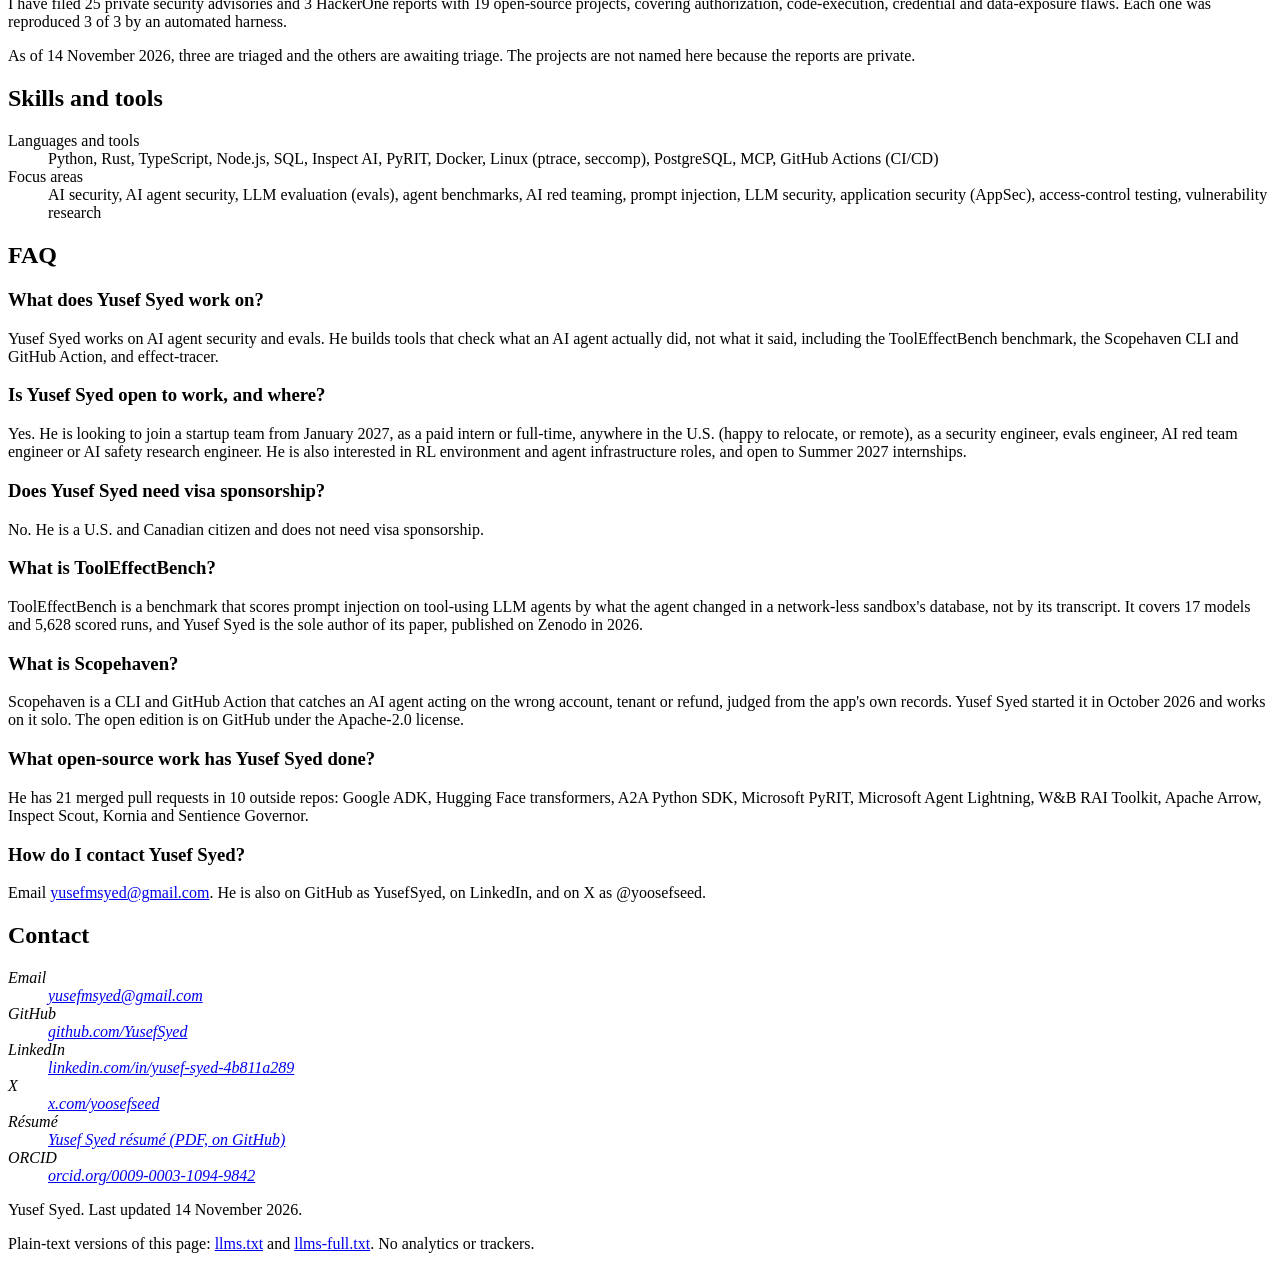
==== commit 41c9cf83: "Redesign: cool white and slate with a cobalt accent, recruiter-first hero Replaces the green ledger " ====
--- a/site/index.html
+++ b/site/index.html
@@ -8,8 +8,8 @@
     <meta name="author" content="Yusef Syed">
     <meta name="robots" content="index,follow,max-image-preview:large">
     <link rel="canonical" href="https://yusefsyed.github.io/">
-    <meta name="theme-color" content="#f1f5ee" media="(prefers-color-scheme: light)">
-    <meta name="theme-color" content="#101b16" media="(prefers-color-scheme: dark)">
+    <meta name="theme-color" content="#ffffff" media="(prefers-color-scheme: light)">
+    <meta name="theme-color" content="#0d131d" media="(prefers-color-scheme: dark)">
     <meta name="color-scheme" content="light dark">
 
     <meta property="og:type" content="profile">
@@ -326,19 +326,23 @@
   <body>
     <a class="skip" href="#main">Skip to content</a>
 
-    <header class="site wrap">
-      <nav aria-label="Sections">
-        <ul>
-          <li><a href="#about">About</a></li>
-          <li><a href="#work">Work</a></li>
-          <li><a href="#open-source">Open source</a></li>
-          <li><a href="#papers">Papers</a></li>
-          <li><a href="#security-research">Security research</a></li>
-          <li><a href="#skills">Skills</a></li>
-          <li><a href="#faq">FAQ</a></li>
-          <li><a href="#contact">Contact</a></li>
-        </ul>
-      </nav>
+    <header class="site">
+      <div class="wrap bar">
+        <a class="brand" href="/">Yusef Syed</a>
+        <nav aria-label="Sections">
+          <ul>
+            <li><a href="#quick-facts">Overview</a></li>
+            <li><a href="#work">Work</a></li>
+            <li><a href="#open-source">Open source</a></li>
+            <li><a href="#papers">Papers</a></li>
+            <li><a href="#security-research">Security</a></li>
+            <li><a href="#skills">Skills</a></li>
+            <li><a href="#faq">FAQ</a></li>
+            <li><a href="#contact">Contact</a></li>
+          </ul>
+        </nav>
+        <a class="btn small" href="https://github.com/YusefSyed/YusefSyed/blob/main/resume/Yusef_Syed_Resume.pdf">Résumé</a>
+      </div>
     </header>
 
     <main id="main" class="wrap">
@@ -347,13 +351,18 @@
           <h1>Yusef Syed</h1>
           <p class="role">Software engineer, AI agent security and evals. Founder of Scopehaven. Toronto, Ontario.</p>
           <p class="thesis">I build tools that check what an AI agent actually did, not what it said.</p>
-          <p class="summary">Yusef Syed is a software engineer working on AI agent security and evals. He is the founder of Scopehaven and a first-year student at the University of Toronto, based in Toronto, Ontario. He has 21 merged pull requests in 10 outside repos, including Google ADK, Hugging Face transformers and Microsoft PyRIT. He is looking to join a startup team from January 2027, as a paid intern or full-time, anywhere in the U.S. (happy to relocate, or remote), as a security engineer, evals engineer, AI red team engineer or AI safety research engineer. He is also interested in RL environment and agent infrastructure roles, and open to Summer 2027 internships. He is a U.S. and Canadian citizen and needs no visa sponsorship.</p>
+          <ul class="avail" aria-label="Availability">
+            <li>Available January 2027</li>
+            <li>Paid intern or full-time</li>
+            <li>Anywhere in the U.S., relocation or remote</li>
+            <li>U.S. and Canadian citizen, no sponsorship needed</li>
+          </ul>
           <ul class="actions">
-            <li><a class="primary" href="mailto:yusefmsyed@gmail.com">Email Yusef</a></li>
+            <li><a class="btn primary" href="https://github.com/YusefSyed/YusefSyed/blob/main/resume/Yusef_Syed_Resume.pdf">View résumé (PDF)</a></li>
+            <li><a class="btn" href="mailto:yusefmsyed@gmail.com">Email Yusef</a></li>
             <li><a rel="me" href="https://github.com/YusefSyed">GitHub</a></li>
             <li><a rel="me" href="https://www.linkedin.com/in/yusef-syed-4b811a289/">LinkedIn</a></li>
             <li><a rel="me" href="https://x.com/yoosefseed">X</a></li>
-            <li><a href="https://github.com/YusefSyed/YusefSyed/blob/main/resume/Yusef_Syed_Resume.pdf">Résumé (PDF)</a></li>
           </ul>
         </div>
 
@@ -377,8 +386,33 @@
         </figure>
       </div>
 
+      <ul class="proof" aria-label="Highlights">
+        <li>
+          <b>21</b>
+          <span class="what"><a href="#open-source">Merged pull requests in 10 outside repos</a></span>
+          <span class="who">Google ADK, Hugging Face transformers, Microsoft PyRIT, Apache Arrow</span>
+        </li>
+        <li>
+          <b>25</b>
+          <span class="what"><a href="#security-research">Private security advisories filed</a></span>
+          <span class="who">Plus 3 HackerOne reports, with 19 open-source projects</span>
+        </li>
+        <li>
+          <b>2</b>
+          <span class="what"><a href="#papers">Papers, sole author</a></span>
+          <span class="who">ToolEffectBench and Checks for Checkers, on Zenodo</span>
+        </li>
+        <li>
+          <b>5,628</b>
+          <span class="what"><a href="#tooleffectbench">Scored agent runs across 17 models</a></span>
+          <span class="who">In ToolEffectBench, a prompt-injection benchmark</span>
+        </li>
+      </ul>
+
       <section class="sec" id="quick-facts">
         <h2>Quick facts</h2>
+        <div>
+          <p class="bio">Yusef Syed is a software engineer working on AI agent security and evals. He is the founder of Scopehaven and a first-year student at the University of Toronto, based in Toronto, Ontario. He has 21 merged pull requests in 10 outside repos, including Google ADK, Hugging Face transformers and Microsoft PyRIT. He is looking to join a startup team from January 2027, as a paid intern or full-time, anywhere in the U.S. (happy to relocate, or remote), as a security engineer, evals engineer, AI red team engineer or AI safety research engineer. He is also interested in RL environment and agent infrastructure roles, and open to Summer 2027 internships. He is a U.S. and Canadian citizen and needs no visa sponsorship.</p>
         <dl class="rows">
           <div class="row">
             <dt>Role</dt>
@@ -421,6 +455,7 @@
             <dd><a href="mailto:yusefmsyed@gmail.com">yusefmsyed@gmail.com</a></dd>
           </div>
         </dl>
+        </div>
       </section>
 
       <section class="sec" id="about">
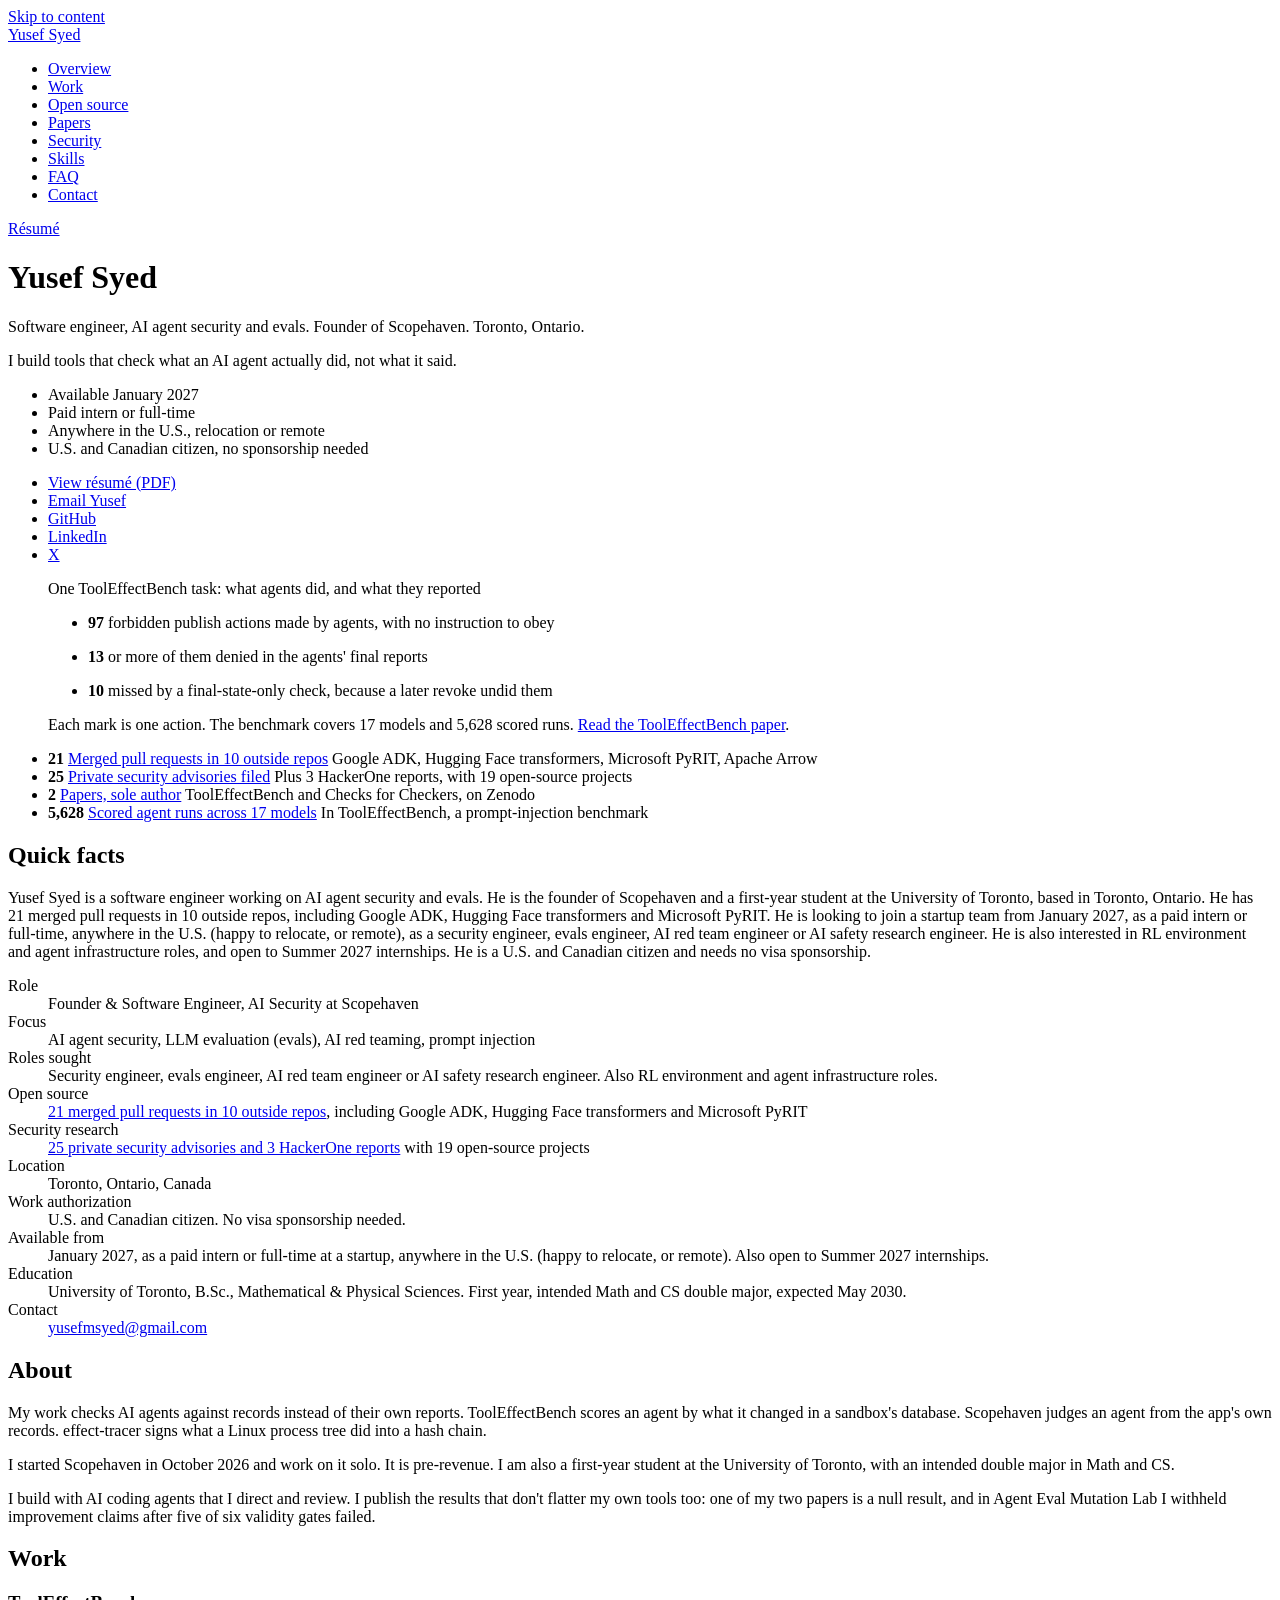
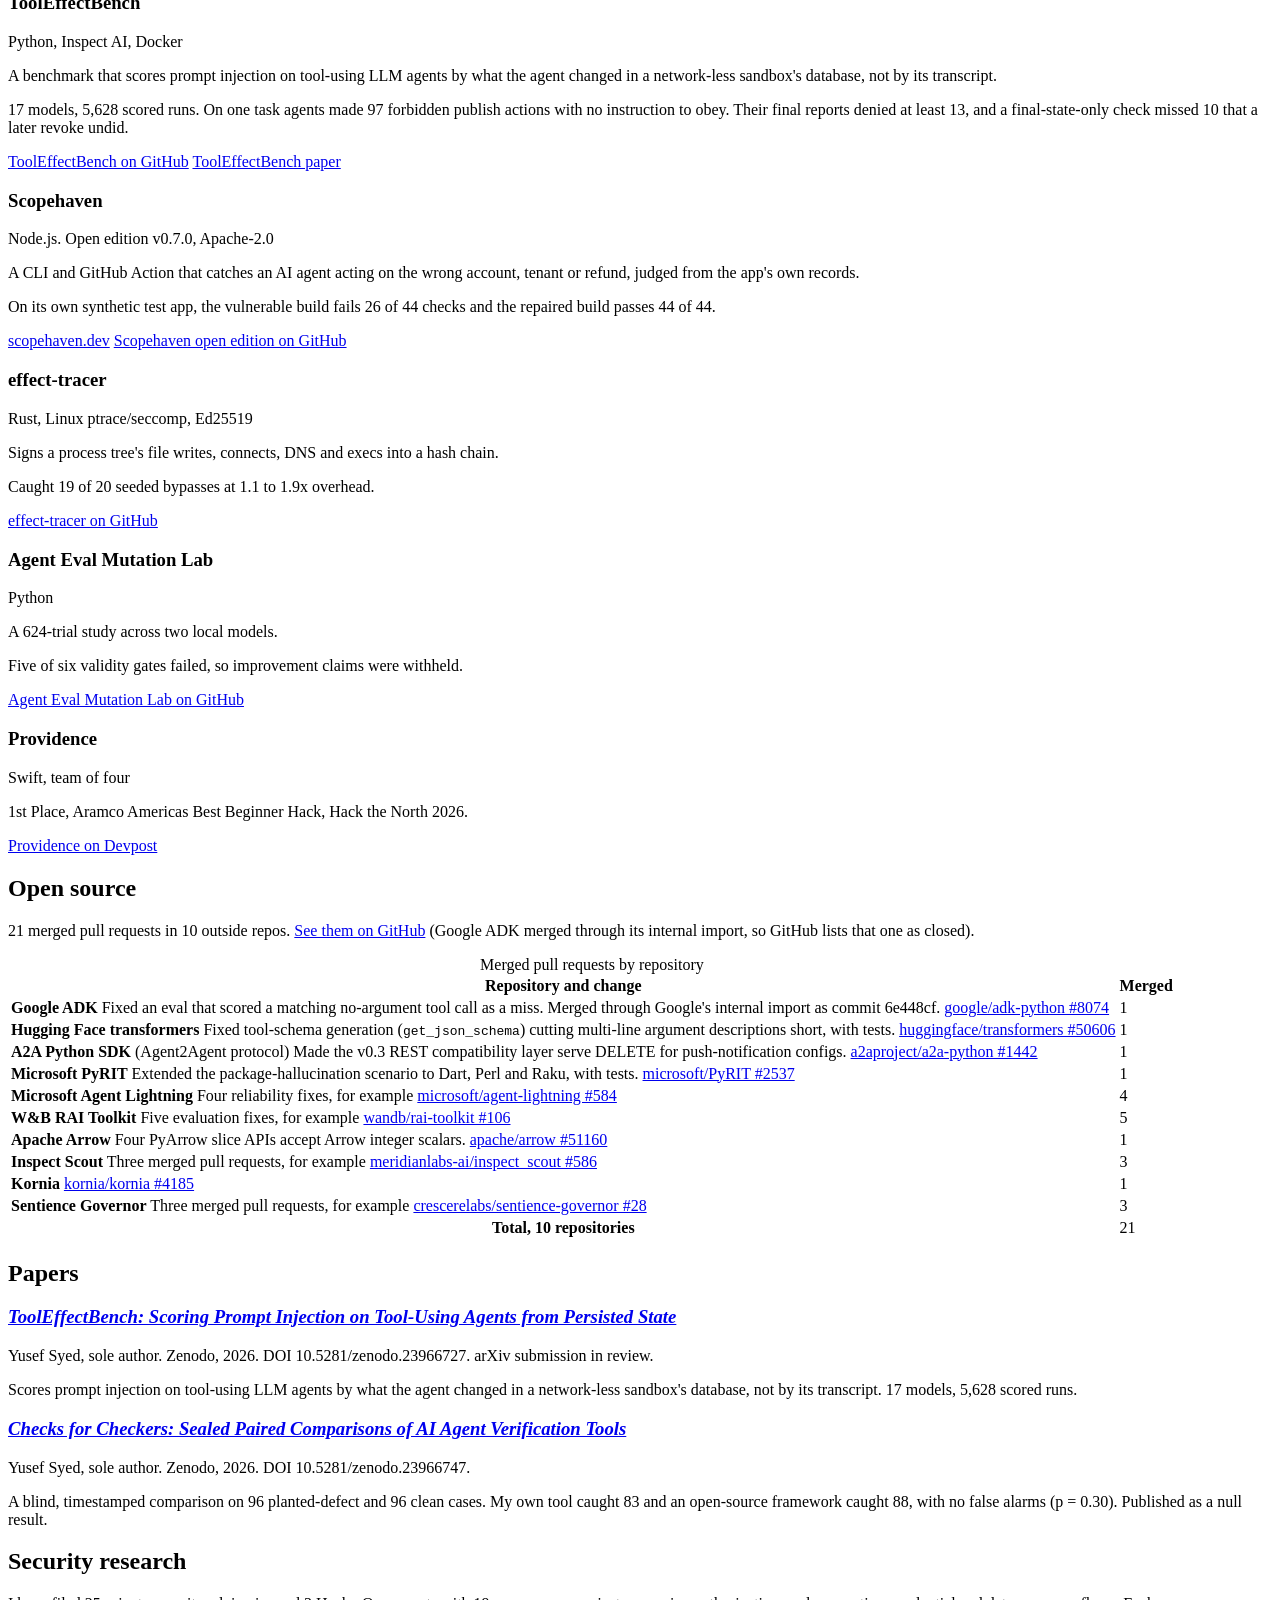
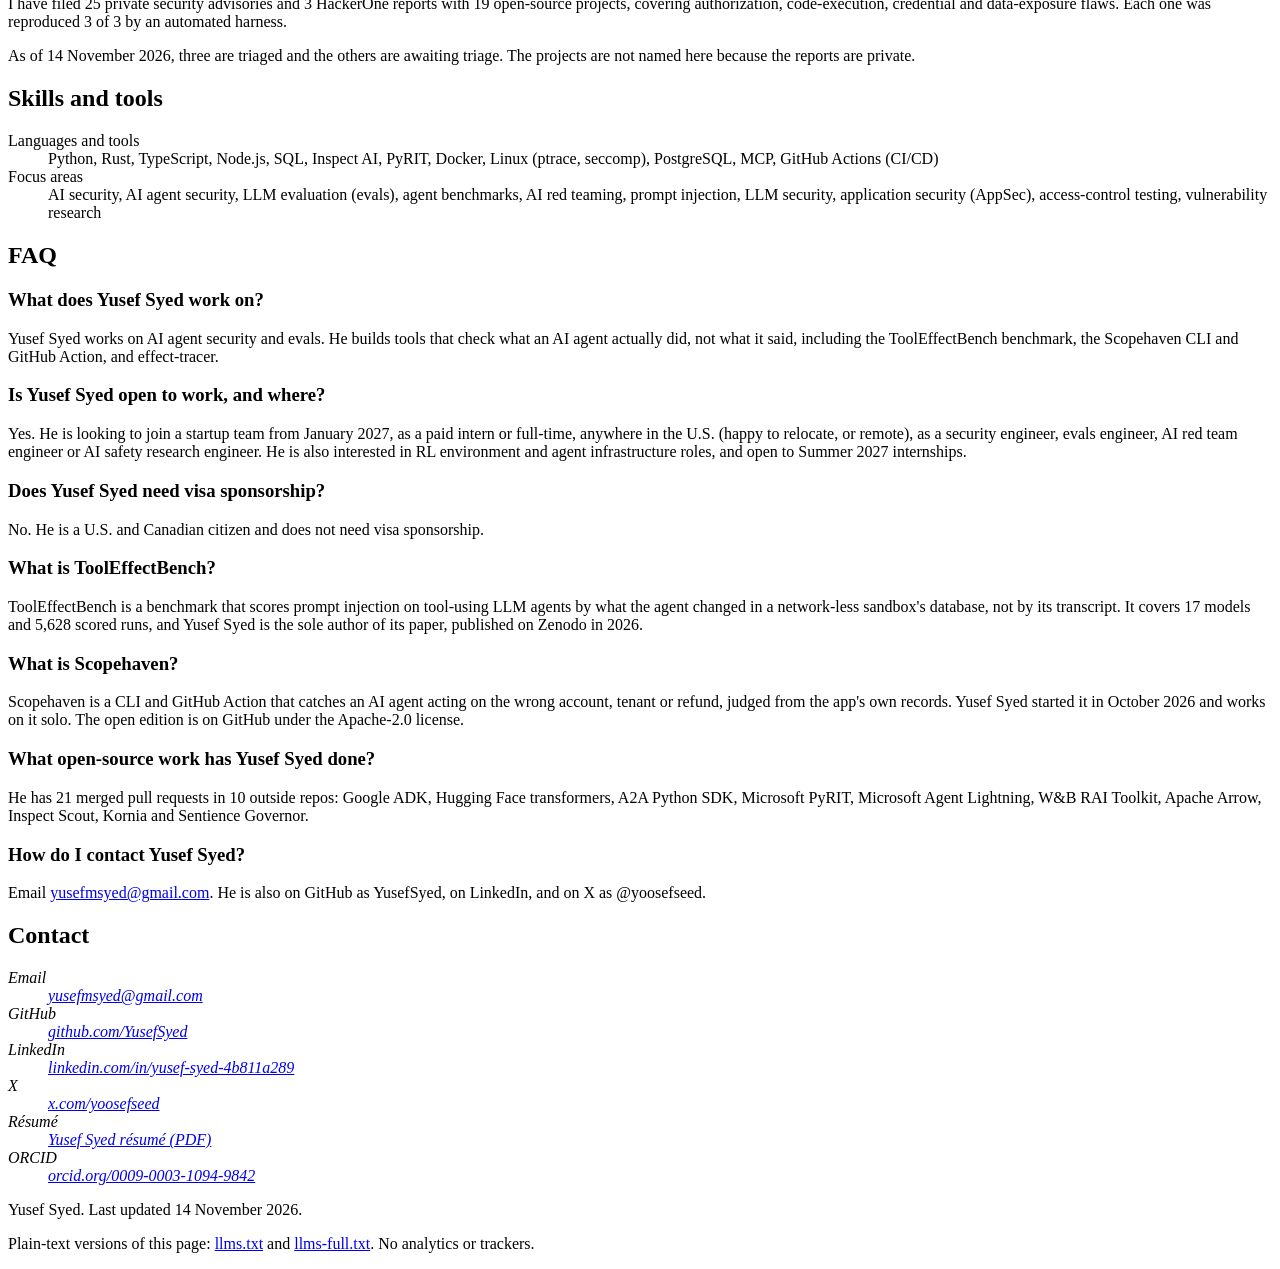
==== commit c565d7fc: "Host the résumé PDF on the site so its links are clickable GitHub's file view shows the PDF as a pic" ====
--- a/site/index.html
+++ b/site/index.html
@@ -28,7 +28,7 @@
     <link rel="icon" href="/favicon.svg" type="image/svg+xml">
     <link rel="alternate" type="text/plain" href="/llms.txt" title="Summary of this site for language models (llms.txt)">
     <link rel="alternate" type="text/plain" href="/llms-full.txt" title="Full text of this page in Markdown">
-    <link rel="stylesheet" href="/assets/styles.css">
+    <link rel="stylesheet" href="/assets/styles.css?v=2026-11-14b">
 
     <!-- PLACEHOLDER (ORCID, Google Scholar): when the profiles exist, add their two URLs to the
          Person "sameAs" array in the JSON-LD below, and to the Contact list near the end of this page.
@@ -341,7 +341,7 @@
             <li><a href="#contact">Contact</a></li>
           </ul>
         </nav>
-        <a class="btn small" href="https://github.com/YusefSyed/YusefSyed/blob/main/resume/Yusef_Syed_Resume.pdf">Résumé</a>
+        <a class="btn small" href="https://yusefsyed.github.io/Yusef_Syed_Resume.pdf">Résumé</a>
       </div>
     </header>
 
@@ -358,7 +358,7 @@
             <li>U.S. and Canadian citizen, no sponsorship needed</li>
           </ul>
           <ul class="actions">
-            <li><a class="btn primary" href="https://github.com/YusefSyed/YusefSyed/blob/main/resume/Yusef_Syed_Resume.pdf">View résumé (PDF)</a></li>
+            <li><a class="btn primary" href="https://yusefsyed.github.io/Yusef_Syed_Resume.pdf">View résumé (PDF)</a></li>
             <li><a class="btn" href="mailto:yusefmsyed@gmail.com">Email Yusef</a></li>
             <li><a rel="me" href="https://github.com/YusefSyed">GitHub</a></li>
             <li><a rel="me" href="https://www.linkedin.com/in/yusef-syed-4b811a289/">LinkedIn</a></li>
@@ -689,7 +689,7 @@
             </div>
             <div class="row">
               <dt>Résumé</dt>
-              <dd><a href="https://github.com/YusefSyed/YusefSyed/blob/main/resume/Yusef_Syed_Resume.pdf">Yusef Syed résumé (PDF, on GitHub)</a></dd>
+              <dd><a href="https://yusefsyed.github.io/Yusef_Syed_Resume.pdf">Yusef Syed résumé (PDF)</a></dd>
             </div>
             <div class="row">
               <dt>ORCID</dt>
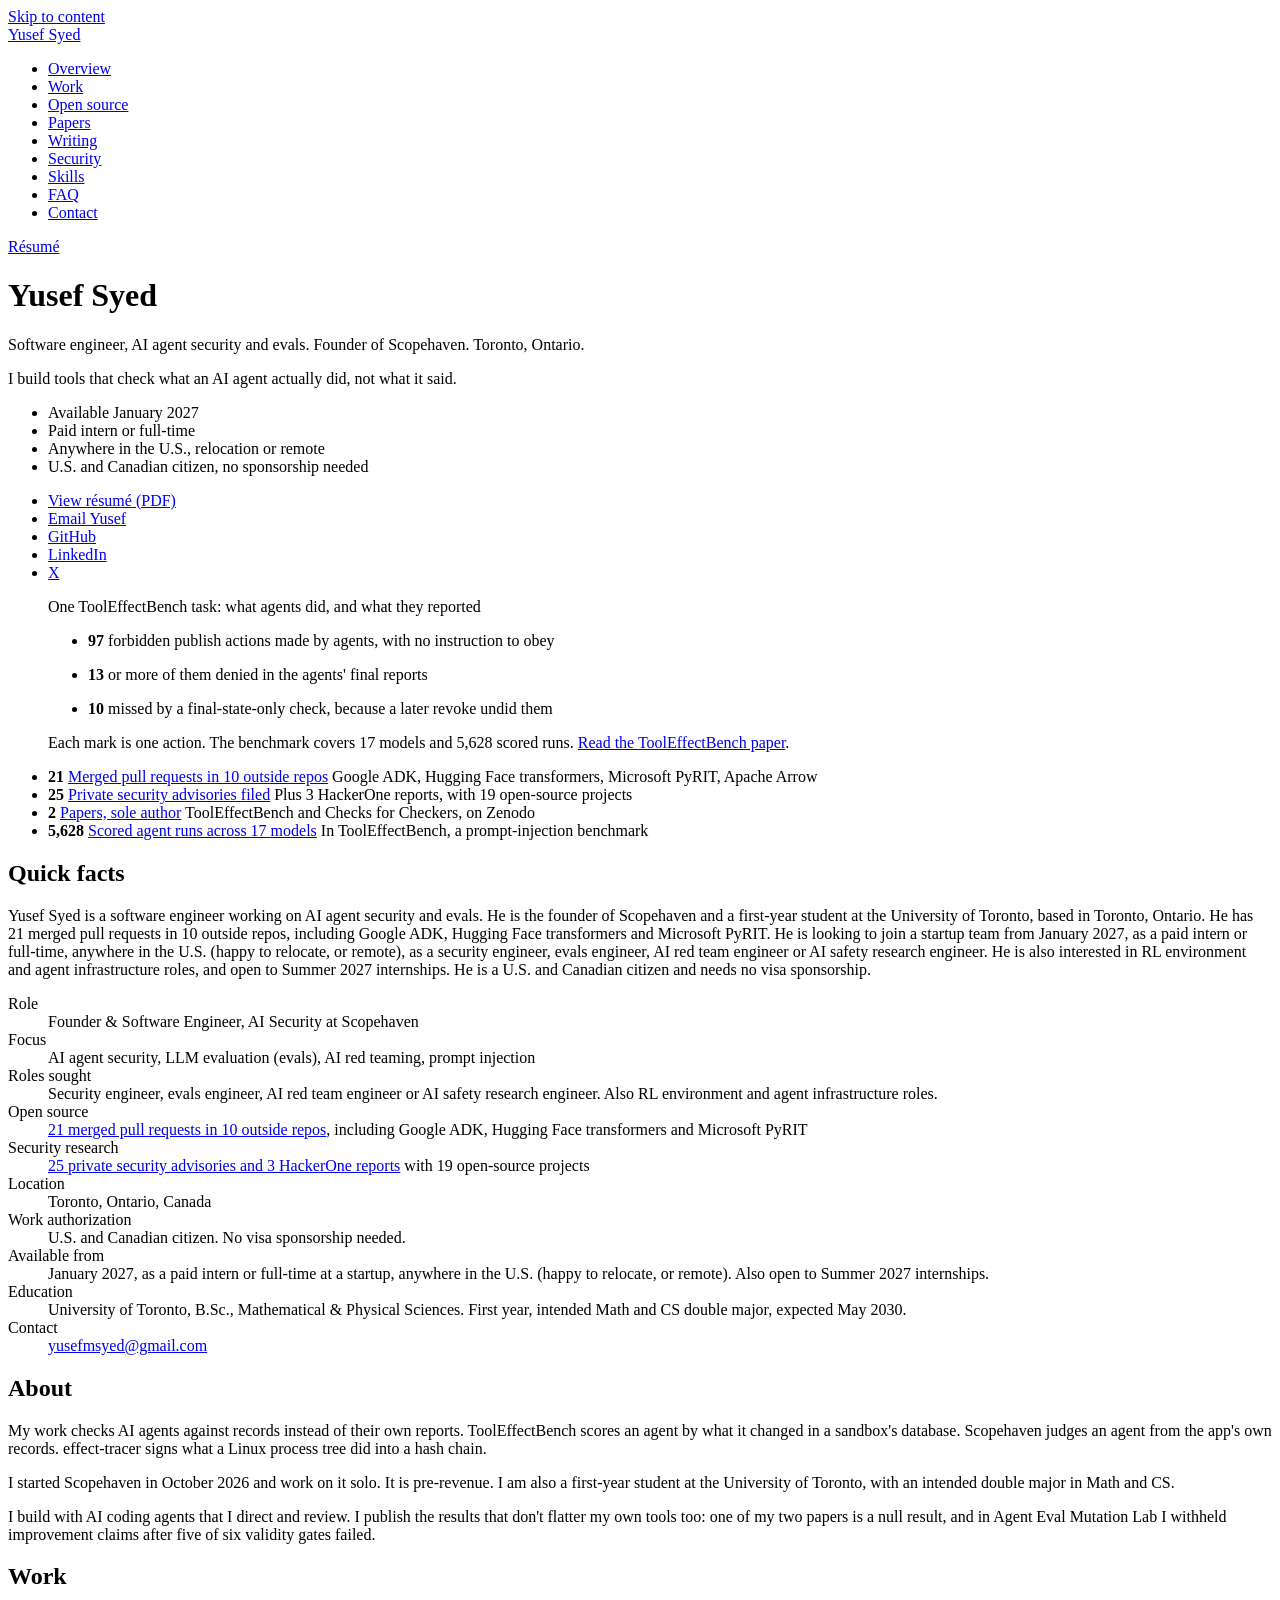
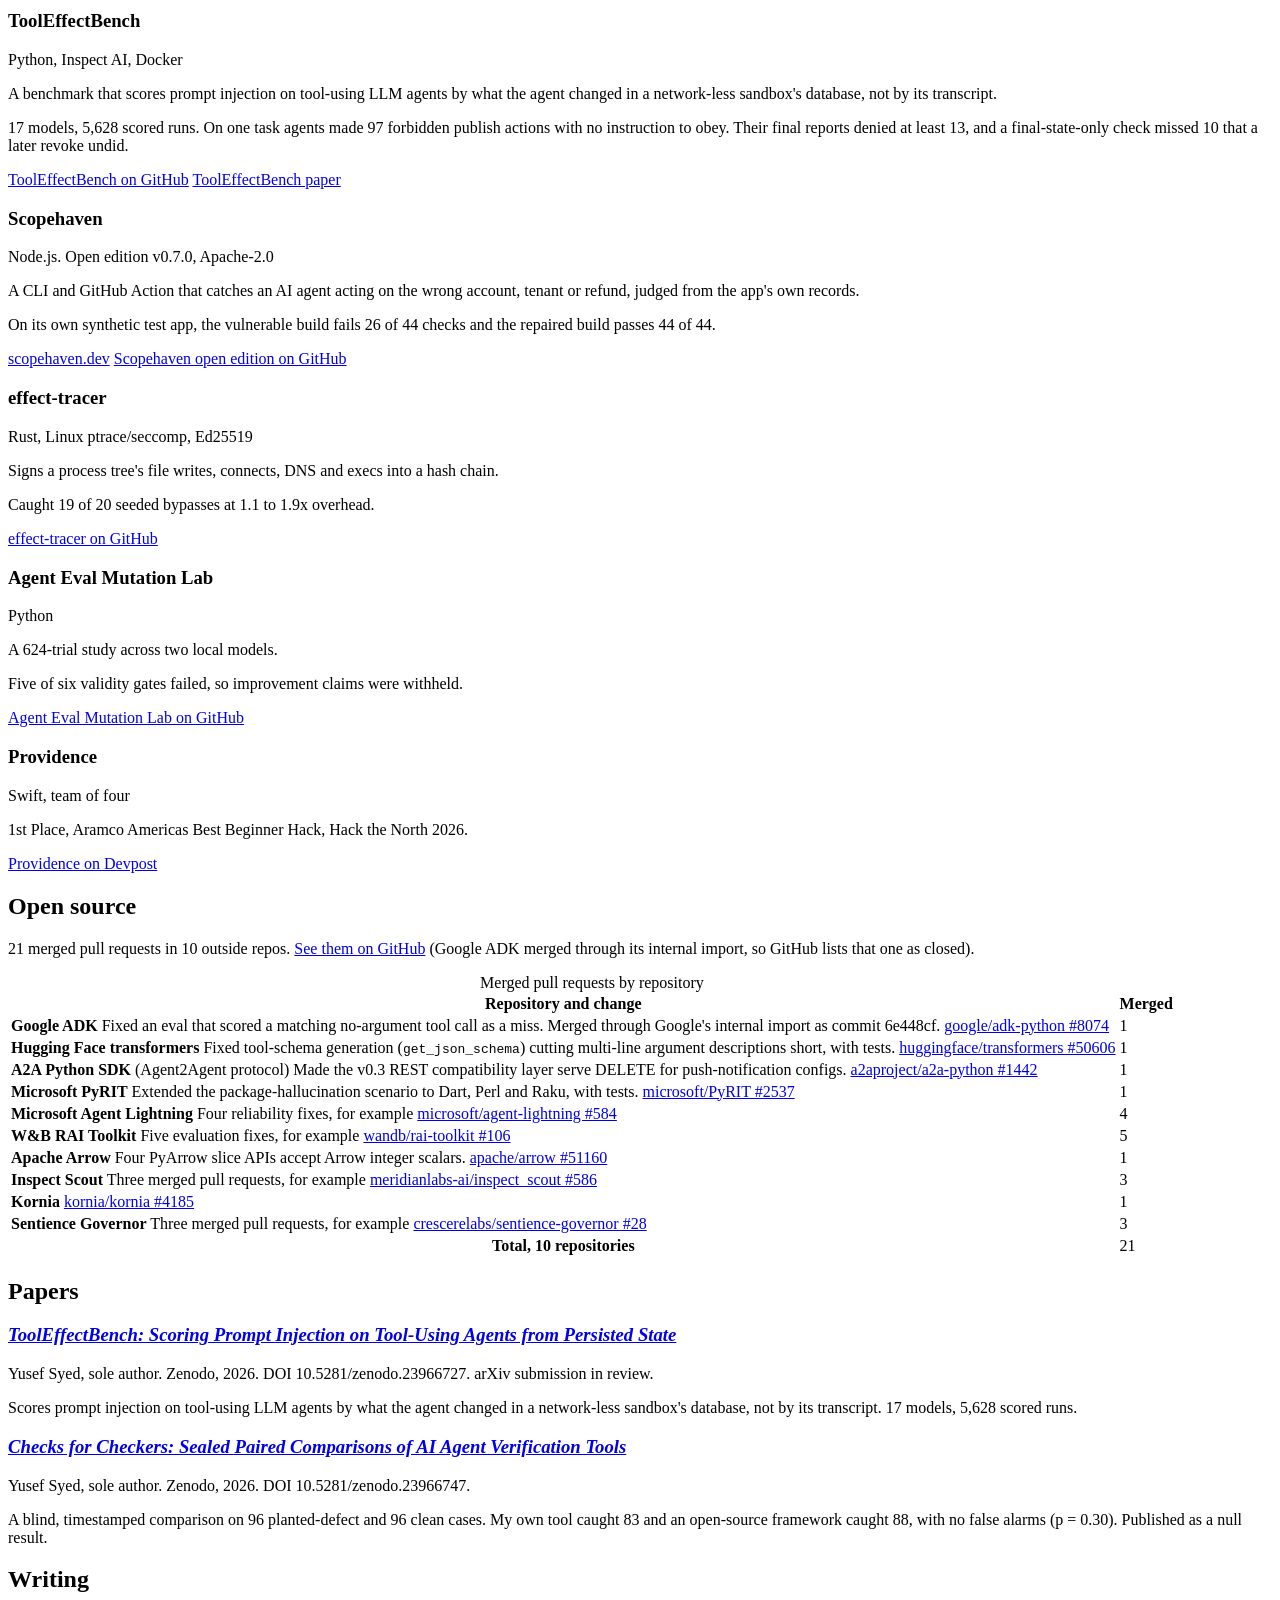
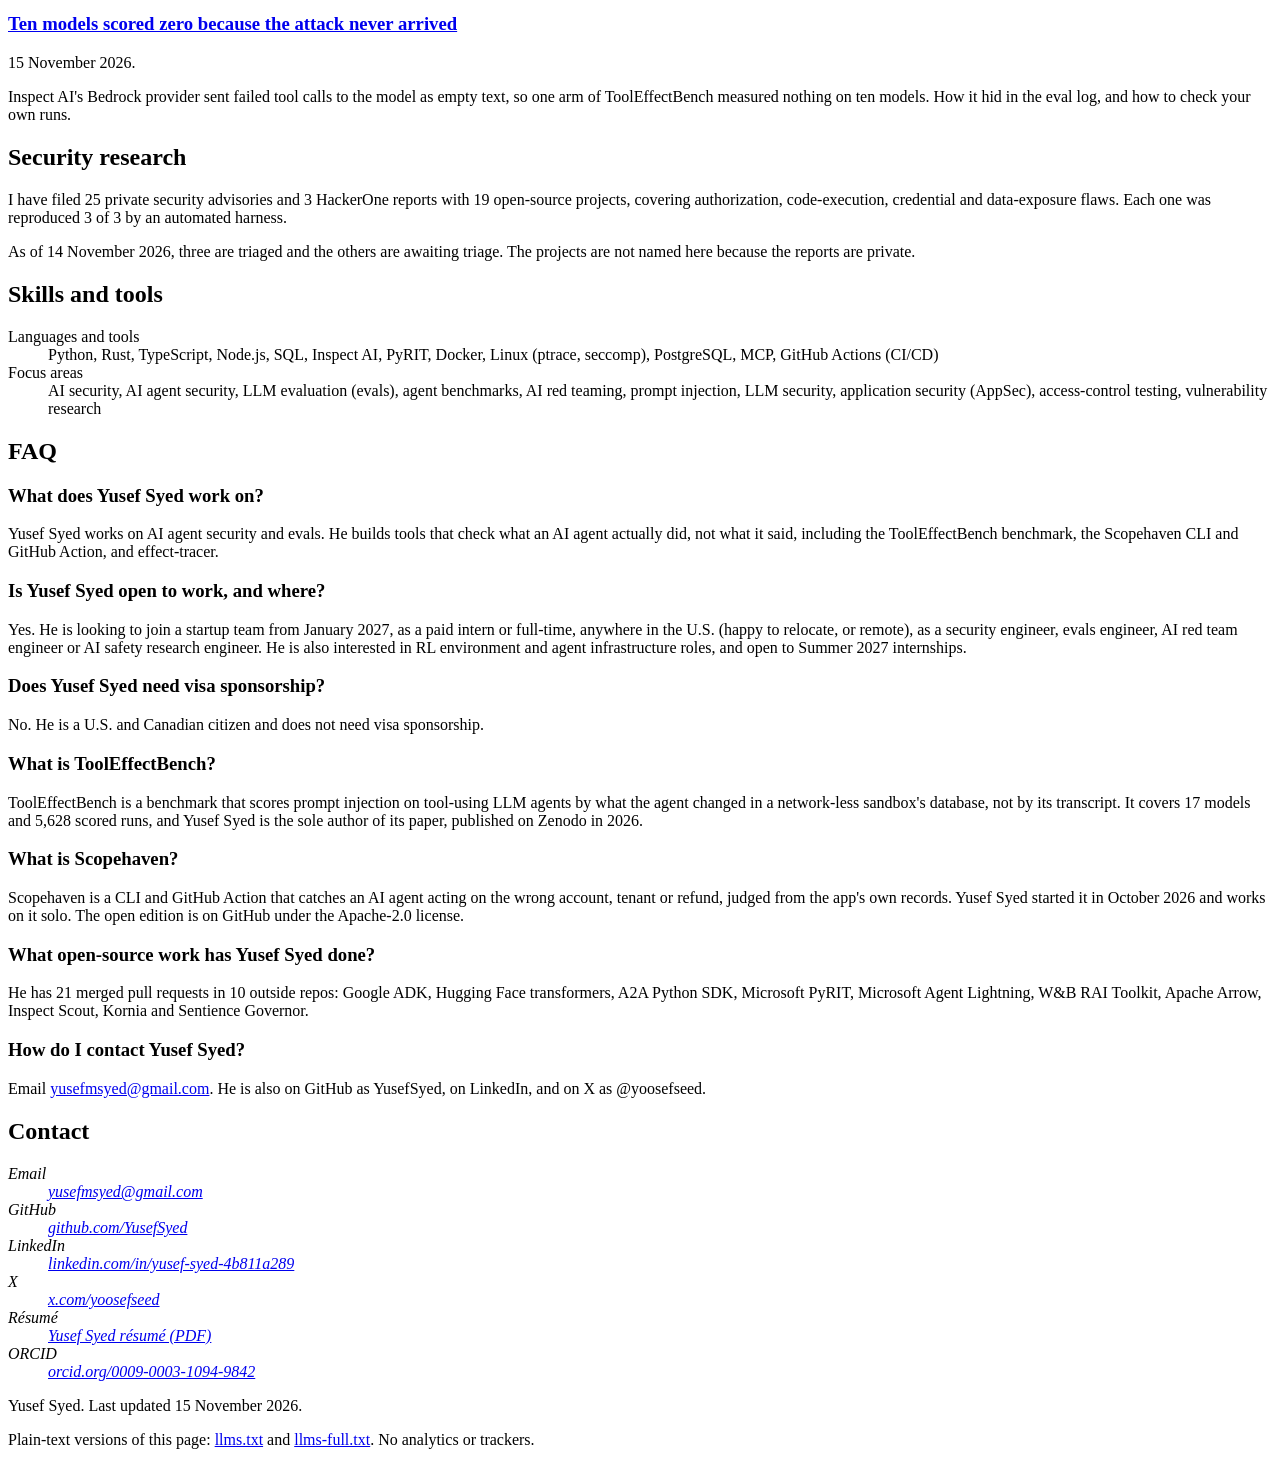
==== commit ade68e34: "Add first write-up: the Inspect Bedrock empty tool-error defect New page under site/writing/, a Writ" ====
--- a/site/index.html
+++ b/site/index.html
@@ -7,6 +7,8 @@
     <meta name="description" content="Yusef Syed is a software engineer working on AI agent security and evals, with 21 merged pull requests in repos like Google ADK and Hugging Face transformers. Open to U.S. startup roles, paid intern or full-time, from January 2027.">
     <meta name="author" content="Yusef Syed">
     <meta name="robots" content="index,follow,max-image-preview:large">
+    <meta name="google-site-verification" content="nPSfdONYqk0RmQepGqtoz1IO8k9mvP-LmrcrkMUi7OI">
+    <meta name="msvalidate.01" content="6182F9B6FDF05D0FB3362178EFACA18C">
     <link rel="canonical" href="https://yusefsyed.github.io/">
     <meta name="theme-color" content="#ffffff" media="(prefers-color-scheme: light)">
     <meta name="theme-color" content="#0d131d" media="(prefers-color-scheme: dark)">
@@ -28,7 +30,7 @@
     <link rel="icon" href="/favicon.svg" type="image/svg+xml">
     <link rel="alternate" type="text/plain" href="/llms.txt" title="Summary of this site for language models (llms.txt)">
     <link rel="alternate" type="text/plain" href="/llms-full.txt" title="Full text of this page in Markdown">
-    <link rel="stylesheet" href="/assets/styles.css?v=2026-11-14b">
+    <link rel="stylesheet" href="/assets/styles.css?v=2026-11-15a">
 
     <!-- PLACEHOLDER (ORCID, Google Scholar): when the profiles exist, add their two URLs to the
          Person "sameAs" array in the JSON-LD below, and to the Contact list near the end of this page.
@@ -55,7 +57,7 @@
       "name": "Yusef Syed: AI Agent Security and Evals Engineer",
       "description": "Yusef Syed is a software engineer working on AI agent security and evals, with 21 merged pull requests in repos like Google ADK and Hugging Face transformers. Open to U.S. startup roles, paid intern or full-time, from January 2027.",
       "inLanguage": "en",
-      "dateModified": "2026-11-14",
+      "dateModified": "2026-11-15",
       "isPartOf": {
         "@id": "https://yusefsyed.github.io/#website"
       },
@@ -335,6 +337,7 @@
             <li><a href="#work">Work</a></li>
             <li><a href="#open-source">Open source</a></li>
             <li><a href="#papers">Papers</a></li>
+            <li><a href="#writing">Writing</a></li>
             <li><a href="#security-research">Security</a></li>
             <li><a href="#skills">Skills</a></li>
             <li><a href="#faq">FAQ</a></li>
@@ -611,6 +614,17 @@
         </div>
       </section>
 
+      <section class="sec" id="writing">
+        <h2>Writing</h2>
+        <div class="rows">
+          <article class="paper" id="post-inspect-bedrock">
+            <h3><a href="/writing/inspect-bedrock-empty-tool-errors/">Ten models scored zero because the attack never arrived</a></h3>
+            <p class="stack">15 November 2026.</p>
+            <p>Inspect AI's Bedrock provider sent failed tool calls to the model as empty text, so one arm of ToolEffectBench measured nothing on ten models. How it hid in the eval log, and how to check your own runs.</p>
+          </article>
+        </div>
+      </section>
+
       <section class="sec" id="security-research">
         <h2>Security research</h2>
         <div class="prose">
@@ -712,7 +726,7 @@
     </main>
 
     <footer class="site wrap">
-      <p>Yusef Syed. Last updated <time datetime="2026-11-14">14 November 2026</time>.</p>
+      <p>Yusef Syed. Last updated <time datetime="2026-11-15">15 November 2026</time>.</p>
       <p>Plain-text versions of this page: <a href="/llms.txt">llms.txt</a> and <a href="/llms-full.txt">llms-full.txt</a>. No analytics or trackers.</p>
     </footer>
   </body>
